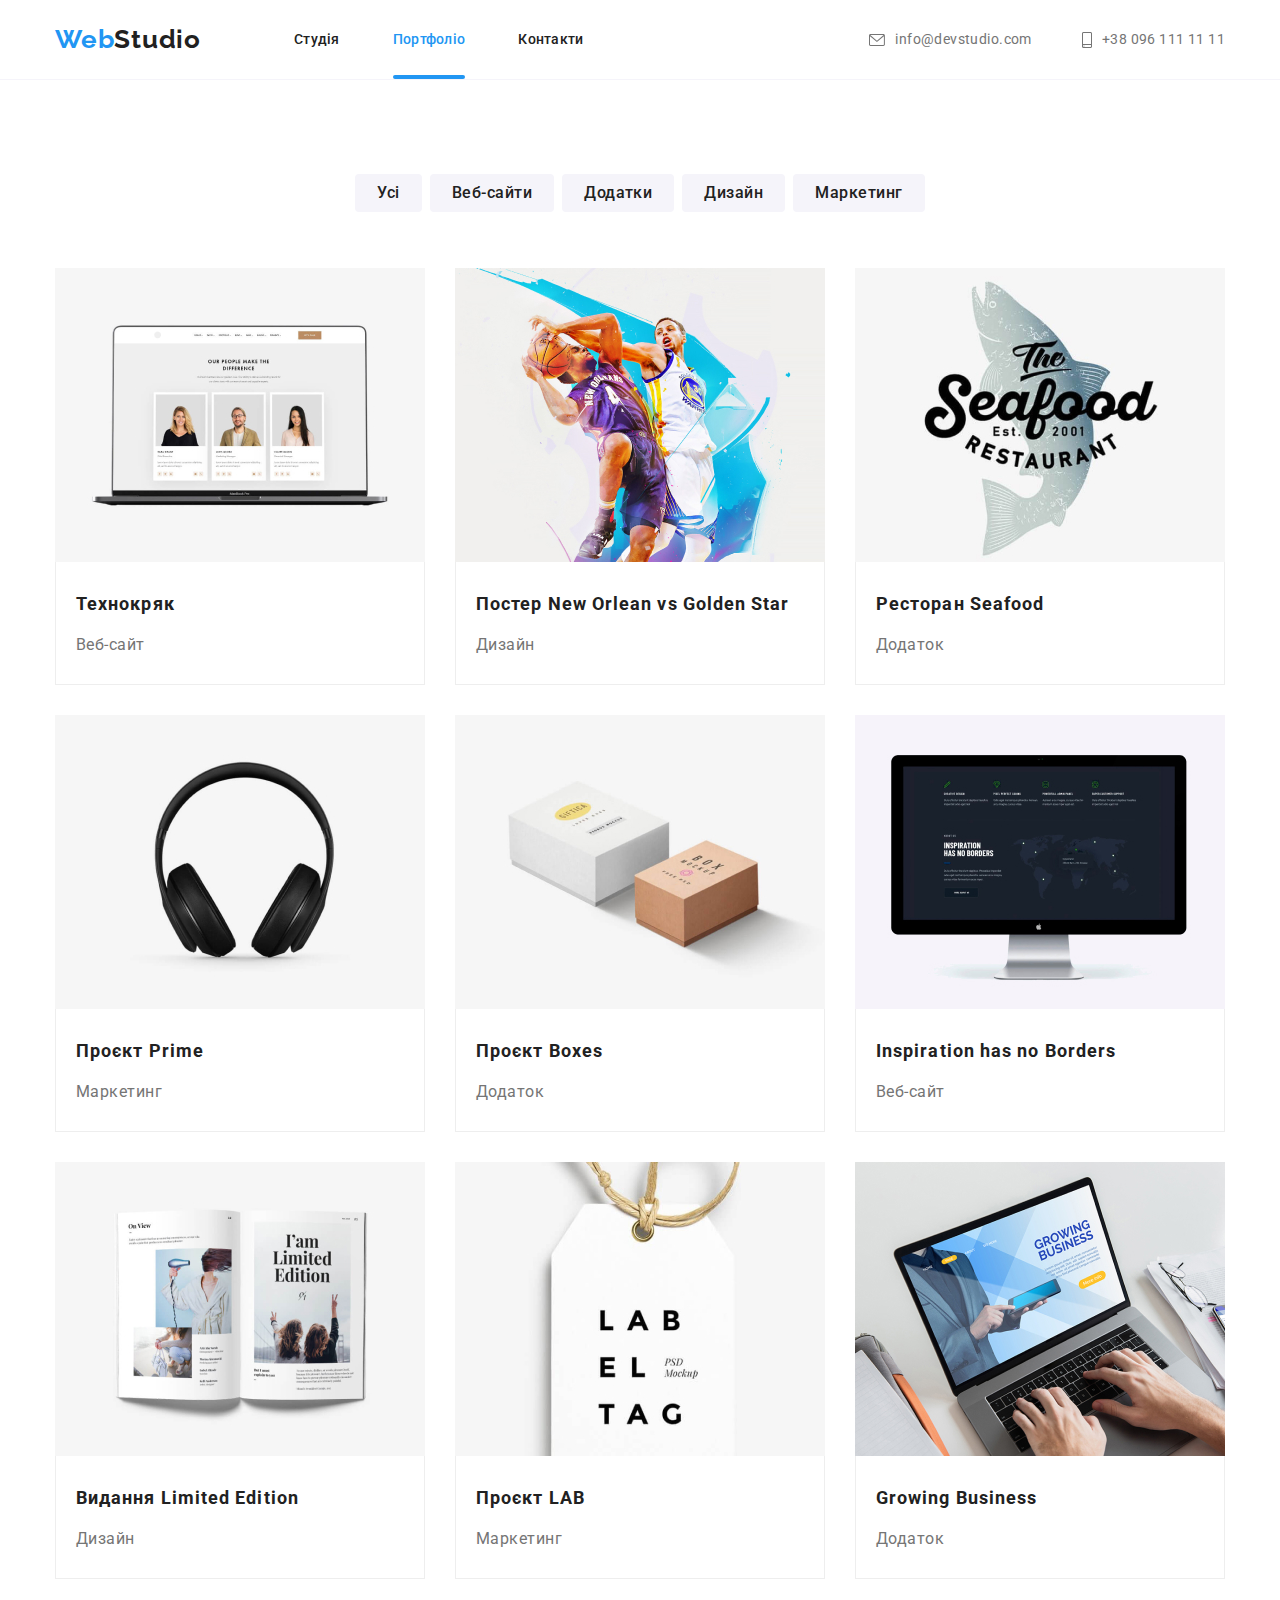
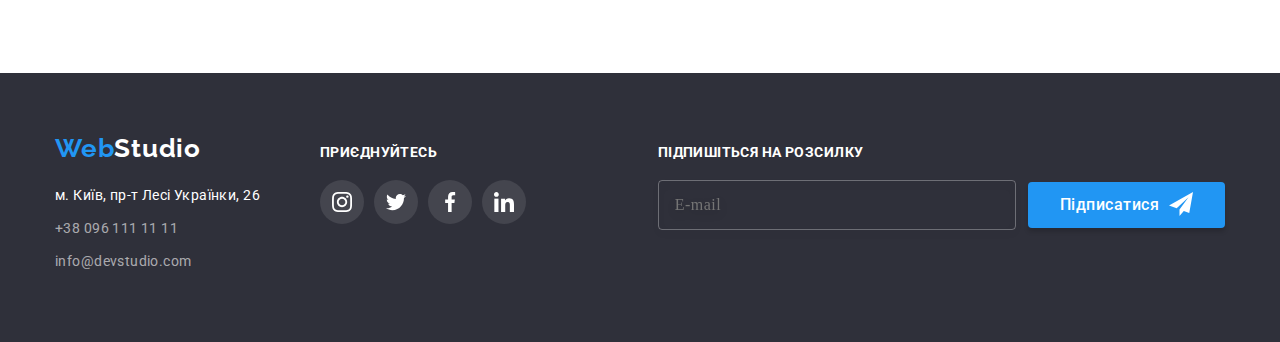
==== portfolio.html @ 8bf050a4 "Initial commit" ====
<!DOCTYPE html>
<html lang="Uk">
  <head>
    <title>WebStudio</title>

    <link
      rel="stylesheet"
      href="https://cdnjs.cloudflare.com/ajax/libs/modern-normalize/1.1.0/modern-normalize.min.css"
    />
    <link rel="preconnect" href="https://fonts.googleapis.com" />
    <link rel="preconnect" href="https://fonts.gstatic.com" crossorigin />
    <link
      href="https://fonts.googleapis.com/css2?family=Raleway:wght@700&family=Roboto:wght@400;500;700;900&display=swap"
      rel="stylesheet"
    />
    <link rel="stylesheet" href="./css/styles.css" />
  </head>
  <body>
    <header class="header">
      <div class="header-container container">
        <a href="/" class="logo"
          ><span class="logo-blue">Web</span
          ><span class="logo-black">Studio</span></a
        >
        <nav class="header-nav">
          <ul class="header-nav-position">
            <li class="item">
              <a href="./index.html" class="header-btn">Студія</a>
            </li>
            <li class="item">
              <a href="./portfolio.html" class="header-btn color-action">Портфоліо</a>
            </li>
            <li class="item">
              <a href="" class="header-btn">Контакти</a>
            </li>
          </ul>
        </nav>
        <div class="header-contact">
          <ul>
            <li class="contact-list">
              <a href="mailto:info@devstudio.com" class="header-grey">
                <svg class="contact-icon" width="16" height="12">
                  <use href="./images/symbol-defs.svg#icon-email"></use>
                </svg>
                <span>info@devstudio.com</span></a
              >
            </li>
            <li class="contact-list">
              <a href="tel:+380961111111" class="header-grey">
                <svg class="contact-icon" width="10" height="16">
                  <use href="./images/symbol-defs.svg#icon-smartphone"></use>
                </svg>
                <span>+38 096 111 11 11</span></a
              >
            </li>
          </ul>
        </div>
      </div>
    </header>
    <main class="main-portfolio">
      <section class="indent">
        <div class="container">
          <ul class="main-btn">
            <li><button type="button" class="btn-portfolio">Усі</button></li>
            <li>
              <button type="button" class="btn-portfolio">Веб-сайти</button>
            </li>
            <li>
              <button type="button" class="btn-portfolio">Додатки</button>
            </li>
            <li><button type="button" class="btn-portfolio">Дизайн</button></li>
            <li>
              <button type="button" class="btn-portfolio">Маркетинг</button>
            </li>
          </ul>
          <ul class="card-set">
            <li class="sect-gall-img">
              <a href="" class="sect-gall-link">
                <div class="glr-position">
                  <img
                    src="./images/технокряк.jpg"
                    alt="Технокряк"
                    width="370"
                    height="294"
                  />
                  <div class="glr-position-style">
                    <p class="glr-position-text">
                      Ресурс пропонує комплексні пропозиції з різним рівнем
                      функціоналу та сервісів. Все це дозволить відвідувачу
                      отримати вичерпні відомості про компанію чи приватну
                      особу.
                    </p>
                  </div>
                </div>
                <div class="img-info">
                  <h2 class="section-title">Технокряк</h2>
                  <p class="section-text">Веб-сайт</p>
                </div>
              </a>
            </li>
            <li class="sect-gall-img">
              <a href="" class="sect-gall-link">
                <div class="glr-position">
                  <img
                    src="./images/ПостерNewOrleanvsGoldenStar.jpg"
                    alt="Постер New Orlean vs Golden Star"
                    width="370"
                    height="294"
                  />
                  <div class="glr-position-style">
                    <p class="glr-position-text">
                      Ресурс пропонує комплексні пропозиції з різним рівнем
                      функціоналу та сервісів. Все це дозволить відвідувачу
                      отримати вичерпні відомості про компанію чи приватну
                      особу.
                    </p>
                  </div>
                </div>
                <div class="img-info">
                  <h2 class="section-title">
                    Постер New Orlean vs Golden Star
                  </h2>
                  <p class="section-text">Дизайн</p>
                </div>
              </a>
            </li>
            <li class="sect-gall-img">
              <a href="" class="sect-gall-link">
                <div class="glr-position">
                  <img
                    src="./images/РесторанSeafood.jpg"
                    alt="Ресторан Seafood"
                    width="370"
                    height="294"
                  />
                  <div class="glr-position-style">
                    <p class="glr-position-text">
                      Ресурс пропонує комплексні пропозиції з різним рівнем
                      функціоналу та сервісів. Все це дозволить відвідувачу
                      отримати вичерпні відомості про компанію чи приватну
                      особу.
                    </p>
                  </div>
                </div>
                <div class="img-info">
                  <h2 class="section-title">Ресторан Seafood</h2>
                  <p class="section-text">Додаток</p>
                </div>
              </a>
            </li>
            <li class="sect-gall-img">
              <a href="" class="sect-gall-link">
                <div class="glr-position">
                  <img
                    src="./images/ПроєктPrime.jpg"
                    alt="Проєкт Prime"
                    width="370"
                    height="294"
                  />
                  <div class="glr-position-style">
                    <p class="glr-position-text">
                      Ресурс пропонує комплексні пропозиції з різним рівнем
                      функціоналу та сервісів. Все це дозволить відвідувачу
                      отримати вичерпні відомості про компанію чи приватну
                      особу.
                    </p>
                  </div>
                </div>
                <div class="img-info">
                  <h2 class="section-title">Проєкт Prime</h2>
                  <p class="section-text">Маркетинг</p>
                </div>
              </a>
            </li>
            <li class="sect-gall-img">
              <a href="" class="sect-gall-link">
                <div class="glr-position">
                  <img
                    src="./images/ПроєктBoxes.jpg"
                    alt="Проєкт Boxes"
                    width="370"
                    height="294"
                  />
                  <div class="glr-position-style">
                    <p class="glr-position-text">
                      Ресурс пропонує комплексні пропозиції з різним рівнем
                      функціоналу та сервісів. Все це дозволить відвідувачу
                      отримати вичерпні відомості про компанію чи приватну
                      особу.
                    </p>
                  </div>
                </div>
                <div class="img-info">
                  <h2 class="section-title">Проєкт Boxes</h2>
                  <p class="section-text">Додаток</p>
                </div>
              </a>
            </li>
            <li class="sect-gall-img">
              <a href="" class="sect-gall-link">
                <div class="glr-position">
                  <img
                    src="./images/InspirationhasnoBorders.jpg"
                    alt="Inspiration has no Borders"
                    width="370"
                    height="294"
                  />
                  <div class="glr-position-style">
                    <p class="glr-position-text">
                      Ресурс пропонує комплексні пропозиції з різним рівнем
                      функціоналу та сервісів. Все це дозволить відвідувачу
                      отримати вичерпні відомості про компанію чи приватну
                      особу.
                    </p>
                  </div>
                </div>
                <div class="img-info">
                  <h2 class="section-title">Inspiration has no Borders</h2>
                  <p class="section-text">Веб-сайт</p>
                </div>
              </a>
            </li>
            <li class="sect-gall-img">
              <a href="" class="sect-gall-link">
                <div class="glr-position">
                  <img
                    src="./images/ВиданняLimitedEdition.jpg"
                    alt="Видання Limited Edition"
                    width="370"
                    height="294"
                  />
                  <div class="glr-position-style">
                    <p class="glr-position-text">
                      Ресурс пропонує комплексні пропозиції з різним рівнем
                      функціоналу та сервісів. Все це дозволить відвідувачу
                      отримати вичерпні відомості про компанію чи приватну
                      особу.
                    </p>
                  </div>
                </div>
                <div class="img-info">
                  <h2 class="section-title">Видання Limited Edition</h2>
                  <p class="section-text">Дизайн</p>
                </div>
              </a>
            </li>
            <li class="sect-gall-img">
              <a href="" class="sect-gall-link">
                <div class="glr-position">
                  <img
                    src="./images/ПроєктLAB.jpg"
                    alt="Проєкт LAB"
                    width="370"
                    height="294"
                  />
                  <div class="glr-position-style">
                    <p class="glr-position-text">
                      Ресурс пропонує комплексні пропозиції з різним рівнем
                      функціоналу та сервісів. Все це дозволить відвідувачу
                      отримати вичерпні відомості про компанію чи приватну
                      особу.
                    </p>
                  </div>
                </div>
                <div class="img-info">
                  <h2 class="section-title">Проєкт LAB</h2>
                  <p class="section-text">Маркетинг</p>
                </div>
              </a>
            </li>
            <li class="sect-gall-img">
              <a href="" class="sect-gall-link">
                <div class="glr-position">
                  <img
                    src="./images/GrowingBusiness.jpg"
                    alt="Growing Business"
                    width="370"
                    height="294"
                  />
                  <div class="glr-position-style">
                    <p class="glr-position-text">
                      Ресурс пропонує комплексні пропозиції з різним рівнем
                      функціоналу та сервісів. Все це дозволить відвідувачу
                      отримати вичерпні відомості про компанію чи приватну
                      особу.
                    </p>
                  </div>
                </div>
                <div class="img-info">
                  <h2 class="section-title">Growing Business</h2>
                  <p class="section-text">Додаток</p>
                </div></a
              >
            </li>
          </ul>
        </div>
      </section>
    </main>
    <footer class="footer">
      <div class="footer-column container">
        <div class="footer-container">
          <a href="/" class="logo"
            ><span class="logo-blue">Web</span
            ><span class="logo-white">Studio</span></a
          >
          <address>
            <ul class="footer-address">
              <li class="footer-nav">
                <a
                  href=""
                  target="_blank"
                  rel="noopener noreferrer"
                  class="address-map"
                  >м. Київ, пр-т Лесі Українки, 26</a
                >
              </li>
              <li class="footer-nav">
                <a href="tel:+380961111111" class="address-contact"
                  >+38 096 111 11 11</a
                >
              </li>
              <li class="footer-nav">
                <a href="mailto:info@devstudio.com" class="address-contact"
                  >info@devstudio.com</a
                >
              </li>
            </ul>
          </address>
        </div>
        <div class="footer-socials">
          <p class="footer-socials-title">Приєднуйтесь</p>
          <ul class="socials-item">
            <li class="footer-socials-icon">
              <a href="" class="footer-socials-link">
                <svg width="20" height="20">
                  <use href="./images/symbol-defs.svg#icon-instagram"></use>
                </svg>
              </a>
            </li>
            <li class="footer-socials-icon">
              <a href="" class="footer-socials-link">
                <svg width="20" height="20">
                  <use href="./images/symbol-defs.svg#icon-twitter"></use>
                </svg>
              </a>
            </li>
            <li class="footer-socials-icon">
              <a href="" class="footer-socials-link">
                <svg width="20" height="20">
                  <use href="./images/symbol-defs.svg#icon-facebook"></use>
                </svg>
              </a>
            </li>
            <li class="footer-socials-icon">
              <a href="" class="footer-socials-link">
                <svg width="20" height="20">
                  <use href="./images/symbol-defs.svg#icon-linkedin"></use>
                </svg>
              </a>
            </li>
          </ul>
        </div>
        <form class="footer-form">
          <div class="subscription">
            <p class="subscription-title">Підпишіться на розсилку</p>
            <div class="subscription-label">
              <label>
                <input
                  class="subscription-input"
                  type="email"
                  name="E-mail"
                  placeholder="E-mail"
                />
              </label>
              <button class="subscription-btn">
                Підписатися
                <svg class="subscription-icon" width="24" height="24">
                  <use href="./images/icon.svg#icon-telegram"></use>
                </svg>
              </button>
            </div>
          </div>
        </form>
      </div>
    </footer>
  </body>
</html>
---- css/styles.css ----
@import url('https://fonts.googleapis.com/css2?family=Raleway:wght@700&family=Roboto:wght@400;500;700;900&display=swap');

:root {
    --body-color:#212121;
    --accent-color:#2196F3;
    --primary-white-color:#FFFFFF;
    --second-color:#757575;
    --background-color:#2F303A;
    --color-contact:rgba(255, 255, 255, 0.6);
    --button-color:#F5F4FA;
    --grey-color:#AFB1B8;
    --socials-bg: rgba(255, 255, 255, 0.1);
    --bg-glr-text:rgba(47, 48, 58, 0.8);
    --color-border:rgba(33, 33, 33, 0.2);
    /* Other */
    --items: 3;
    --indent: 30px;
    --transition: 250ms cubic-bezier(0.4, 0, 0.2, 1);
}
body {
    font-family:Roboto,sans-serif;
    color:var(--body-color);
    font-size: 14px;
    letter-spacing: 0.03em;
} 
.container{
    width: 1200px;
    padding-left: 15px;
    padding-right: 15px;
    margin-left: auto;
    margin-right: auto;
    display: flex;
    flex-direction: column;
}
 
    /* Flex $ Gap  */
.card-set {
display: flex;
flex-wrap: wrap;
gap:var(--indent);
}
.card-set-item {
    flex-basis: calc(100% - (var(--indent)-1 / var(--indent)) );
}
.list {
    padding: 0;
    margin: 0;
    list-style: none;
  }

             /* Flexbox */

/* reset */
h1,h2,h3,h4,h5,h6,p {
    margin: 0;
}
img{
    display: block;
}
ul,ol {
    list-style: none;
    margin: 0;
    padding: 0;
}
a {
    text-decoration: none;
    color:currentColor;
}
button {
    cursor: pointer;
    border: none;
}

.header-nav {
margin-right: auto;
}

a {
    text-decoration: none;
}
ul {
        list-style: none;
        padding: 0;
        margin: 0;
        display: flex;
} 
.indent {
    padding-top: 94px; 
    padding-bottom: 94px;  
}

                /* header */
.header {
    height: 80px;
    display: flex;
    align-items: center;
    border-bottom: 1px solid var(--button-color);
    

}
.header-container {
    display: flex;
    flex-direction: row;
    align-items: center;
} 
.logo {
    font-family: Raleway;
    font-style: normal;
    font-weight: 700;
    font-size: 26px;
    line-height:1.19;
    letter-spacing: 0.03em;
    color:var(--body-color);
    
}

.logo-blue {
    color:var(--accent-color);
    font-size: 26px;
    line-height: 1.19;
    font-family: Raleway;
    letter-spacing: 0.03em;
    
}
.logo-white {
    color:var(--primary-white-color);
}

.header-nav {
    color:var(--body-color);
    font-family: 'Roboto';
    font-style: normal;
    font-weight: 500;
    font-size: 14px;
    line-height: 1.14;
    letter-spacing: 0.02em;
    list-style: none;
    padding-left: 93px;
    
}

.header-btn {
    color:var(--body-color);
    padding-top: 32px;
    padding-bottom: 32px;
}
.header-nav-position .item:not(:first-child) {
    margin-left: 53px;
}
.color-action {
    color: var(--accent-color);
    position: relative;
}
.header-contact{
    margin-left: auto;
}
.item .color-action::after {
    position: absolute;
    content: "";
    height: 4px;
    width: 100%;
    opacity: 1;
    border-radius: 2px;
    background-color: var(--accent-color);
    bottom: 0;
    right: 0; 
}


.contact-list{
    color:var(--second-color);
    margin-left: 50px;
    fill: var(--second-color);
    
    
}
.contact-list:nth-child(1){
    margin-left: 0px;
}
.contact-icon {
    fill: var(--second-color);
    margin-right: 10px;
}
.header-grey{
    display: flex;
    align-items: center;
}

.header-grey:hover,
.header-grey:focus{
    color:var(--accent-color);
    fill: var(--accent-color);
    transition: var(--transition);
}
.contact-icon:hover,
.contact-icon:focus
 {
    fill: var(--accent-color);
    transition: var(--transition);
}
.header-grey:hover .contact-icon,
.header-grey:focus .contact-icon{
    color:var(--accent-color);
    fill: var(--accent-color);
    transition: var(--transition);
    
}
                /* main */
   
   .main-bg{
    max-width: 1600px;
    background-color: var(--background-color);
    text-align: center;
    margin-left: auto;
    margin-right: auto;
    padding-top: 200px;
    padding-bottom: 200px;
    color: var(--primary-white-color);
}
.main-title {
    font-family: 'Roboto';
    font-style: normal;
    font-weight: 900;
    font-size: 44px;
    line-height: calc(60 / 44);
    letter-spacing: 0.06em;
    text-transform: uppercase;
    color:var(--primary-white-color);
    max-width: 696px;
    margin-left: auto;
    margin-right: auto;
}
.box-icon {
    background-color: var(--button-color);
    border-radius: 4px;
    width: 270px;
    height: 120px;
    margin-bottom: 30px;
    
}
.main-btn-nav {
    display: flex;
    text-align: center;
    margin-left: auto;
    margin-right: auto;
}

.main-btn-style {
    font-family: 'Roboto';
    font-style: normal;
    font-weight: 500;
    font-size: 16px;
    line-height:calc(26 / 16);
    text-align: center;
    letter-spacing: 0.03em;
    color:var(--primary-white-color);
    border: 0px solid var(--accent-color);
    background-color: var(--accent-color);
    border-radius: 4px;
    padding-top: 10px;
    padding-left: 32px;
    padding-right: 32px;
    padding-bottom: 10px;
    margin: 30px auto 0px;
    box-shadow: 0px 4px 4px rgba(0, 0, 0, 0.15);
    
   
}
.main-btn-style:hover,
.main-btn-style:focus {
    color:var(--primary-white-color);
    background-color: var(--accent-color);
    border: 0px solid var(--accent-color);
    border-radius: 4px;
    transition: var(--transition);
}
.main-portfolio {
    color:var(--primary-white-color);
    cursor:pointer;
    font-weight: 700;
    font-size: 18px;
    line-height: 2;
    font-style:normal;
}
.main-btn {
    gap: 8px;
    margin-bottom: 56px;
    display: flex;
    justify-content: center;
    border: 0px solid var(--button-color);
    font-family: 'Roboto';
    font-style: normal;
    font-weight: 500;
    font-size: 16px;
    line-height: 26px;
    text-align: center;
    letter-spacing: 0.03em;
    
}
.btn-portfolio {
    font-family: 'Roboto';
    font-style: normal;
    font-weight: 500;
    font-size: 16px;
    line-height:calc(26 / 16);
    text-align: center;
    letter-spacing: 0.03em;
    color:var(--body-color);
    border: 0px solid var(--button-color);
    background-color: var(--button-color);
    border-radius: 4px;
    padding: 6px 22px;
    border-radius: 4px;
}
.btn-portfolio:hover,
.btn-portfolio:focus {
    background: var(--accent-color);
    box-shadow: 0px 3px 1px rgba(0, 0, 0, 0.1), 0px 1px 2px rgba(0, 0, 0, 0.08), 0px 2px 2px rgba(0, 0, 0, 0.12);
    border-radius: 4px;
    color: var(--primary-white-color);
    transition: var(--transition);
}
                /* section */

.sect-gall-img {
    background-color: var(--primary-white-color);
    width: 370px;
    
}
.glr-position {
    position: relative;
    overflow: hidden;
}
.glr-position-style {
    display: flex;
    position: absolute;
    width: 100%;
    height: 100%;
    top: 0;
    left: 0;
    opacity: 1;
    background-color: rgba(33, 150, 243, 0.9);
    transform: translate(0%,200%);
    
}
.sect-gall-img:hover .glr-position-style {
    opacity: 1;
    transform: translate(0);
    transition: var(--transition);
}
.glr-position-text {
    font-family: 'Roboto';
    font-style: normal;
    font-weight: 400;
    font-size: 18px;
    line-height: calc(28 / 18);
    letter-spacing: 0.03em;
    color: var(--primary-white-color);
    padding: 63px 24px;
    
}
.sect-gall-link {
display: block;
}

.sect-gall-link:hover,
.sect-gall-link:focus {
    transition: var(--transition);
    box-shadow: 0px 1px 1px rgba(0, 0, 0, 0.12), 0px 4px 4px rgba(0, 0, 0, 0.06), 1px 4px 6px rgba(0, 0, 0, 0.16);
}
.skills-icon-block {
    width: 270px;
    height: 120px;
    background-color: var(--button-color);
    margin-bottom: 30px;
    border-radius: 4px;
    text-align: center;
    display: flex;
    align-items: center;
    background-position: center;
    justify-content: center;
}
.skills {
    display: flex;
    
}
.skills-item {
    margin-right: 30px;
}
.item:last-child {
    margin-right: 0px;
}
.section-skills h3 {
    font-family: 'Roboto';
    font-style: normal;
    font-weight: 700;
    font-size: 14px;
    line-height: calc(16 / 14);
    letter-spacing: 0.03em;
    text-transform: uppercase;
    color:var(--body-color);

}
.section-skills p {
    font-family: 'Roboto';
    font-style: normal;
    font-weight: 400;
    font-size: 14px;
    line-height: calc(24 / 14);
    letter-spacing: 0.03em;
    color:var(--second-color);
}
.section-skills {
    padding-top: 94px;
   
}
.skills-title {
    width: 270px;
    height: 16px;
    
}
.skills-text {
    margin-top: 10px;
    width: 270px;
    height: 72px;
       
}
.work-gallery{
    display: flex;
    flex-direction: column;
    margin-left: auto;
    margin-right: auto;
    
}
.gallery-title {
    font-family: 'Roboto';
    font-style: normal;
    font-weight: 700;
    font-size: 36px;
    line-height: calc(42 / 36);
    text-align: center;
    letter-spacing: 0.03em;
    color:var(--body-color);
    margin-left: auto;
    margin-right: auto;
    margin-bottom: 50px;
    
}
.img-gallery {
    position: relative;
    color:var(--primary-white-color);
}

.gallery-text-style {
    font-family: 'Roboto';
    font-style: normal;
    font-weight: 700;
    font-size: 14px;
    line-height: calc(16 / 14);
    text-align: center;
    letter-spacing: 0.03em;
    text-transform: uppercase;
    background-color:var(--bg-glr-text);
    text-align: center;
    position: absolute;
    width: 100%;
    padding-top: 27px;
    padding-bottom: 27px;
    bottom: 0%;
}
.gallery-list {
    gap: 30px;
    padding-bottom: 94px;
    transition: var(--transition);
}
            /* Team */

.our-team {
font-family: 'Roboto';
font-style: normal;
font-weight: 700;
font-size: 36px;
line-height: calc(42 / 36);
text-align: center;
letter-spacing: 0.03em;
color: var(--body-color);
margin-left: auto;
margin-right: auto;
}
.team-list {
    gap: 30px;
    
}
.team-gallery {
    width: 270px;
    height: 428px;
    margin-top: var(--indent);
    box-shadow: 0px 1px 3px rgba(0, 0, 0, 0.12), 0px 1px 1px rgba(0, 0, 0, 0.14), 0px 2px 1px rgba(0, 0, 0, 0.2);
    border-radius: 0px 0px 4px 4px;
    background-color: var(--primary-white-color);
}
.team-name {
margin-top: var(--indent);

}
.team-prof{
margin-top: 10px;

}

.socials-item {
 display: flex;
 justify-content: center;
 gap: 10px;
}

.socials-icon {
    width: 44px;
    height: 44px;
    margin-top: 16px;
}
.socials-link {
    display: flex;
    flex-direction: column;
    align-items: center;
    justify-content: center;
    width: 44px;
    height: 44px;
    fill: var(--grey-color);
    border-radius: 50%;
}
.socials-link:hover,
.socials-link:focus {
    fill:var(--primary-white-color);
    background-color:var(--accent-color);
    transition: var(--transition);
}


.section-team {
    font-family: 'Roboto';
    font-style: normal;
    font-weight: 700;
    font-size: 36px;
    line-height: calc(42 / 36);
    text-align: center;
    letter-spacing: 0.03em;
    color:var(--body-color); 
    background-color: var(--button-color);
    padding-bottom: 94px;
    
}
.section-team h3{
    font-family: 'Roboto';
    font-style: normal;
    font-weight: 500;
    font-size: 16px;
    line-height: calc(19 / 16);
    text-align: center;
    letter-spacing: 0.03em;
    color:var(--body-color);
}
.section-team p{
    font-family: 'Roboto';
    font-style: normal;
    font-weight: 400;
    font-size: 16px;
    line-height: calc(19 / 16);
    text-align: center;
    letter-spacing: 0.03em;
    color:var(--second-color);

}

 .sect-gall-img .section-title{
    color:var(--body-color);
    font-family: 'Roboto';
    font-style: normal;
    font-weight: 700;
    font-size: 18px;
    line-height: 2;
    letter-spacing: 0.06em;
    text-align: left;
    margin-bottom: 4px;
   
}
.img-info {
    padding: 24px 20px;
    border: 1px solid #EEEEEE;
    border-top: 0;
}
.section-text{
    color:var(--second-color);
    font-family: 'Roboto';
    font-style: normal;
    font-weight: 400;
    font-size: 16px;
    line-height: 1.87;
    letter-spacing: 0.03em;
    text-align: left;
    padding-top: 4px;
}
.clients-section {
    margin-top: 50px;
    gap: 30px;
}
.clients-section-block {
    width: 170px;
    height: 92px;
    border-radius: 4px;
    text-align: center;
    display: flex;
    align-items: center;
    background-position: center;
    justify-content: center;
    border: 1px solid var(--grey-color);
    border-radius: 4px;
    fill: var(--grey-color);
}
.clients-section-block:hover,
.clients-section-block:focus {
    fill: var(--accent-color);
    border: 1px solid var(--accent-color);
    transition: var(--transition);

}

                /* footer */

.footer {
    font-style:normal;
    background-color: var(--background-color);
    color:var(--body-color);
    padding: 60px 0px;
    
}
 
.footer-container {
    display: flex;
    flex-direction: column;
    align-items: flex-start;
    justify-content:flex-start;
}
 .footer-address {
    display: flex;
    flex-direction: column;
    align-items: flex-start;
    margin-top: 20px;

}
.address-map {
    color:var(--primary-white-color);
    font-family: 'Roboto';
    font-style: normal;
    font-weight: 400;
    font-size: 14px;
    width: 231px;
    height: 21px;
    line-height: 1.71;
    letter-spacing: 0.03em;
   
}
.address-contact {
    
    color: var(--color-contact);
    font-family: 'Roboto';
    font-style: normal;
    font-weight: 400;
    font-size: 14px;
    width: 231px;
    height: 21px;
    line-height: 1.71;
    letter-spacing: 0.03em;
   }
.footer-nav {
   margin-bottom: 9px;
}
.footer-socials-title {
    font-family: 'Roboto';
    font-style: normal;
    font-weight: 700;
    font-size: 14px;
    line-height: 16px;
    letter-spacing: 0.03em;
    text-transform: uppercase;
    color: var(--primary-white-color);
}
.footer-column {
    display: flex;
    align-items: baseline;
    flex-direction: row;
}
.footer-socials {
    margin-left: 60px;
}
.footer-socials-icon {
    width: 44px;
    height: 44px;
    margin-top: 20px;
}
.footer-socials-link {
    display: flex;
    flex-direction: column;
    align-items: center;
    justify-content: center;
    width: 44px;
    height: 44px;
    fill: var(--primary-white-color);
    background-color: var(--socials-bg);
    border-radius: 50%;
}
.footer-socials-link:hover,
.footer-socials-link:focus {
    fill:var(--primary-white-color);
    background-color:var(--accent-color);
    transition: var(--transition);
}
.subscription {
    margin-left: 105px;
    /* margin-top: 72px; */
}
.subscription-title {
    font-family: 'Roboto';
    font-style: normal;
    font-weight: 700;
    font-size: 14px;
    line-height: 16px;
    letter-spacing: 0.03em;
    text-transform: uppercase;
    color: var(--primary-white-color);
}
.footer-form {
    display: flex;
    margin-left: auto;
}
.subscription-input {
    display: flex;
    flex-direction:row;
    font-family: 'Roboto';
    font-style: normal;
    font-weight: 400;
    font-size: 16px;
    line-height: 20px;
    align-items: center;
    letter-spacing: 0.03em;
    color: var(--color-contact);
    background-color: transparent;
    font-family: none;
    width: 358px;
    height: 50px;
    border: 1px solid rgba(255, 255, 255, 0.3);
    filter: drop-shadow(0px 4px 4px rgba(0, 0, 0, 0.15));
    border-radius: 4px;
    padding-left: 16px;
    padding-top: 15px;
    padding-bottom: 15px;
}
.subscription-btn {
    display: flex;
    font-family: 'Roboto';
    font-style: normal;
    font-weight: 500;
    font-size: 16px;
    line-height:calc(26 / 16);
    text-align: center;
    letter-spacing: 0.03em;
    color:var(--primary-white-color);
    border: 0px solid var(--accent-color);
    background-color: var(--accent-color);
    border-radius: 4px;
    padding-top: 10px;
    padding-left: 32px;
    padding-right: 32px;
    padding-bottom: 10px;
    margin-left: 12px;
    box-shadow: 0px 4px 4px rgba(0, 0, 0, 0.15);
}
.subscription-icon {
    display: flex;
    margin-left: 10px;
    fill: var(--primary-white-color);
}
.subscription-label {
    display: flex;
    align-items: center;
    margin-top: 20px;
    
}
.backdrop {
    position: fixed;
    display: flex;
    align-items: center;
    top: 0;
    left: 0;
    width: 100%;
    height: 100%;
    background: rgba(0, 0, 0, 0.2);
}
.backdrop.is-hidden {
    opacity: 1;
    pointer-events: none;
}
.is-hidden {
    display: none;
}
.modal {
    display: flex;
    flex-direction: column;
    align-items: center;
    position: absolute;
    top: 50%;
    left: 50%;
    transform: translate(-50%, -50%);
    min-width: 528px;
    min-height: 581px;
    box-shadow: 0px 1px 3px rgba(0, 0, 0, 0.12), 0px 1px 1px rgba(0, 0, 0, 0.14), 0px 2px 1px rgba(0, 0, 0, 0.2);
    border-radius: 4px;
    background-color: var(--primary-white-color);
    padding: 40px;
    transition: transform 250ms;
    
}
.backdrop.is-hidden .modal {
    transform: translate(-50%, -50%) scale(0);
  }
.modal-position-close {
    position: absolute;
    top: 8px;
    right: 8px;
    background-color:var(--primary-white-color);
    border: 1px solid rgba(0, 0, 0, 0.1);
    border-radius: 50%;
    width: 30px;
    height: 30px;
    transition-property: fill;
    transition-duration: 250ms;
    transition-timing-function: cubic-bezier(0.4, 0, 0.2, 1);
}
.modal-position-close:hover,
.modal-position-close:focus {
    fill: var(--accent-color);
}

.modal-title {
    display: flex;
    justify-content: center;
    font-family: 'Roboto';
    font-style: normal;
    font-weight: 700;
    font-size: 20px;
    line-height: 23px;
    text-align: center;
    letter-spacing: 0.03em;
    color: var(--body-color);
    margin-bottom: 12px;
}
.name-form {
    font-family: 'Roboto';
    font-style: normal;
    font-weight: 400;
    font-size: 12px;
    line-height: calc(14 / 12);
    letter-spacing: 0.01em;
    color: var(--second-color);
    margin-bottom: 4px;
    
}
.modal-item-style {
    position: relative;
}
.modal-item-form {
    margin-bottom: 10px;
}
.svg-form {
    position: absolute;
    left: 15px;
    top: 50%;
    transform: translateY(-50%);
    
}

.input-line {
   
    box-sizing: border-box;
    width: 448px;
    height: 40px;
    border: 1px solid var(--color-border);
    border-radius: 4px;
    outline: none;
    padding-left: 42px;
}
.input-line:focus-within {
    border-color: var(--accent-color);
    
}

.feedback-form {
    display: flex;
    width: 448px;
    height: 100%;
    font-weight: 400;
    font-size: 14px;
    line-height: calc(14 / 12);
    letter-spacing: 0.01em;
    color: rgba(117, 117, 117, 0.5);
    margin-bottom: 20px;
    outline: none;
    border: 1px solid var(--color-border);
    border-radius: 4px;
    padding: 12px 16px;
    resize: none;
    
}
.feedback-form:focus-within {
    border-color: var(--accent-color);
    

}
.modal-item {
    display: flex;
    flex-direction: column;
}

.name-position {
    display: flex;
    margin-bottom: 4px;
}
.btn-modal {
    width: 200px;
    height: 50px;
    background: var(--accent-color);
    box-shadow: 0px 4px 4px rgba(0, 0, 0, 0.15);
    border-radius: 4px;
    font-family: 'Roboto';
    font-style: normal;
    font-weight: 700;
    font-size: 16px;
    line-height: 30px;
    display: flex;
    align-items: center;
    text-align: center;
    letter-spacing: 0.06em;
    color: var(--primary-white-color);
    margin-top: 30px;
    justify-content: center;
    margin-left: auto;
    margin-right: auto;
    transition: var(--transition);
}
.link-conditions {
    color: var(--accent-color);
    margin-left: 4px;
}
.checkbox {
    display: flex;
    align-items: center;
    padding-left: 27px;
    position: relative;
}
.checkbox-label {
    margin-left: -15px;
}
.modal-checkbox {
    appearance: none;
    
}
.feedback-icon {
    position: absolute;
    display: inline-block;
    width: 16px;
    height: 15px;
    background-color: var(--primary-white-color);
    border: 2px solid var(--body-color);
    border-radius: 2px;
}
.feedback-rules {
    margin-left: 23px;
    color: var(--second-color);
}
.modal-checkbox:checked + .feedback-icon   {
    background-color: var(--accent-color);
    background-size: contain;
    background-repeat: no-repeat;
    background-position: center;
    background-origin: border-box;
    background-image: url("data:image/svg+xml,%3Csvg xmlns='http://www.w3.org/2000/svg' width='24' height='24' viewBox='0 0 24 24' fill='none' stroke='white' stroke-width='2' stroke-linecap='round' stroke-linejoin='round' class='feather feather-check'%3E%3Cpolyline points='20 6 9 17 4 12'%3E%3C/polyline%3E%3C/svg%3E");
    border: 0.2px solid var(--accent-color);
    
}
.btn-modal:hover,
.btn-modal:focus {
    background-color: #188CE8;
}
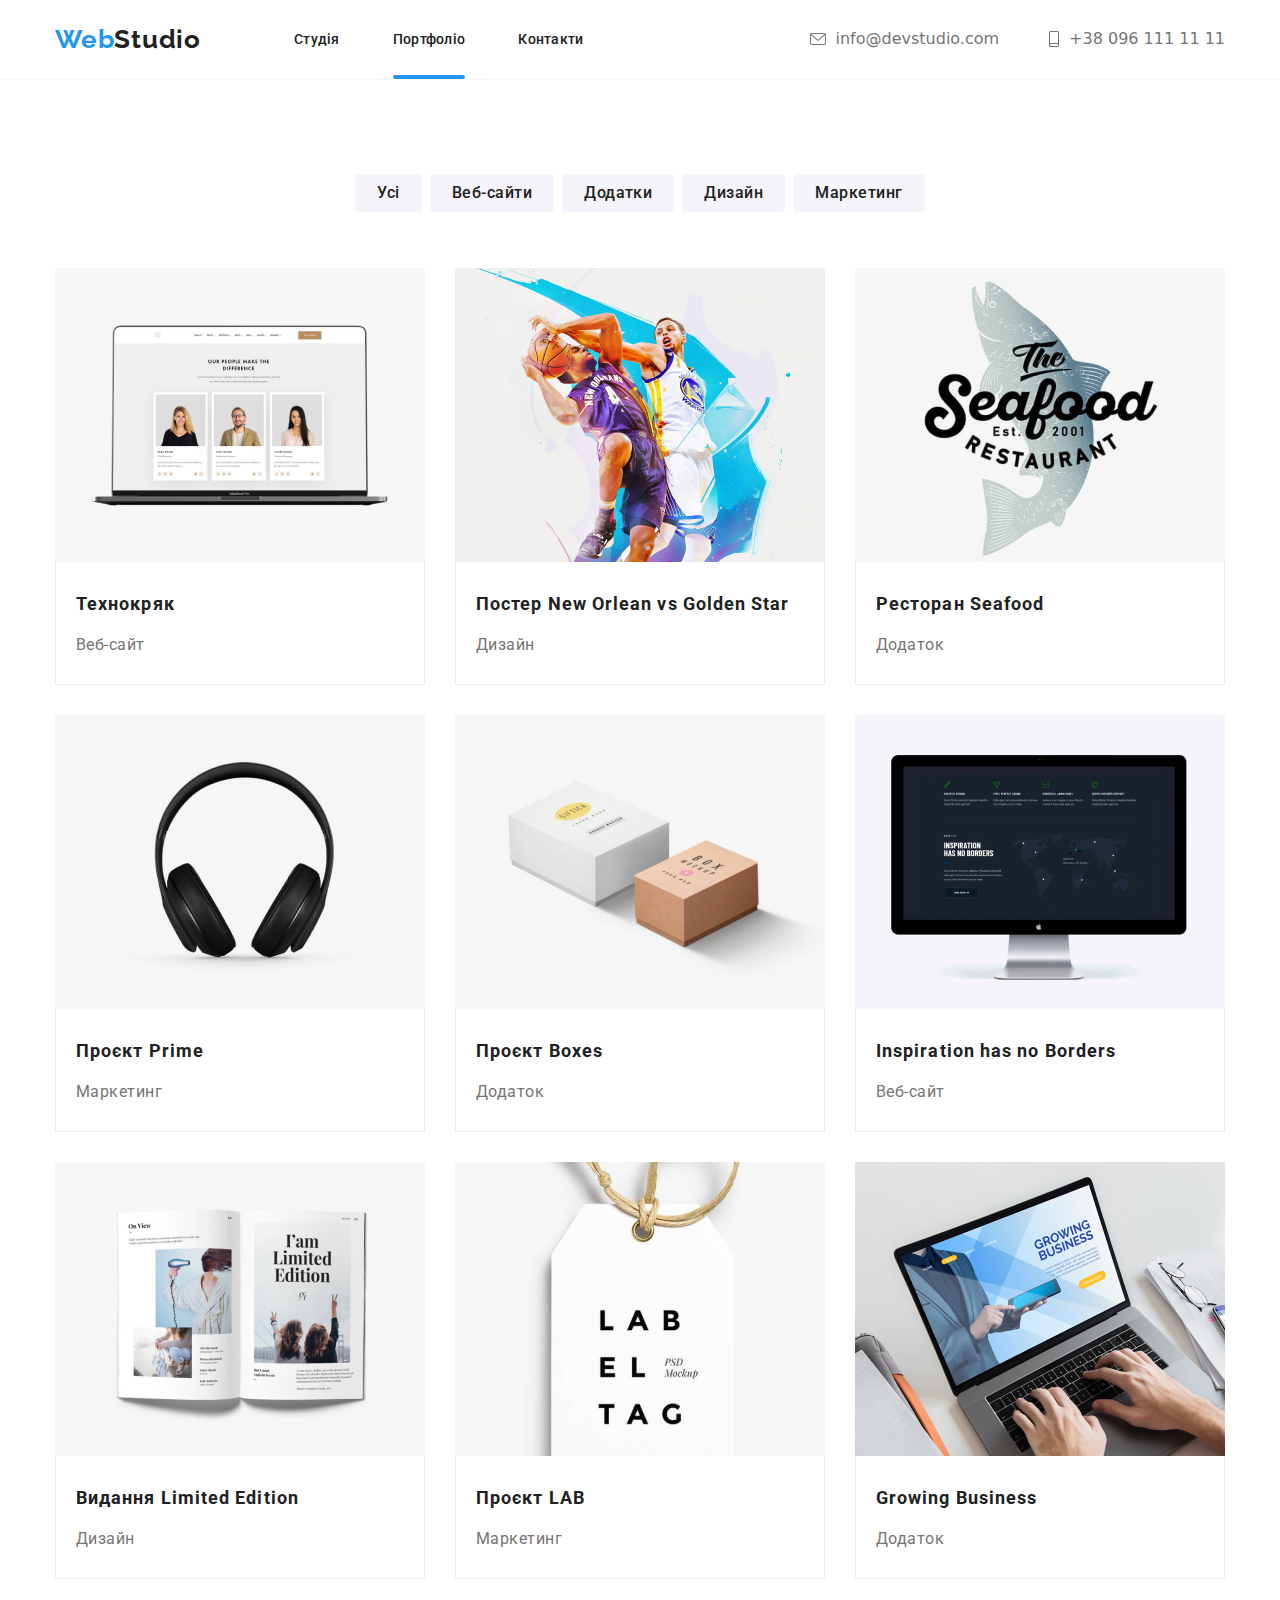
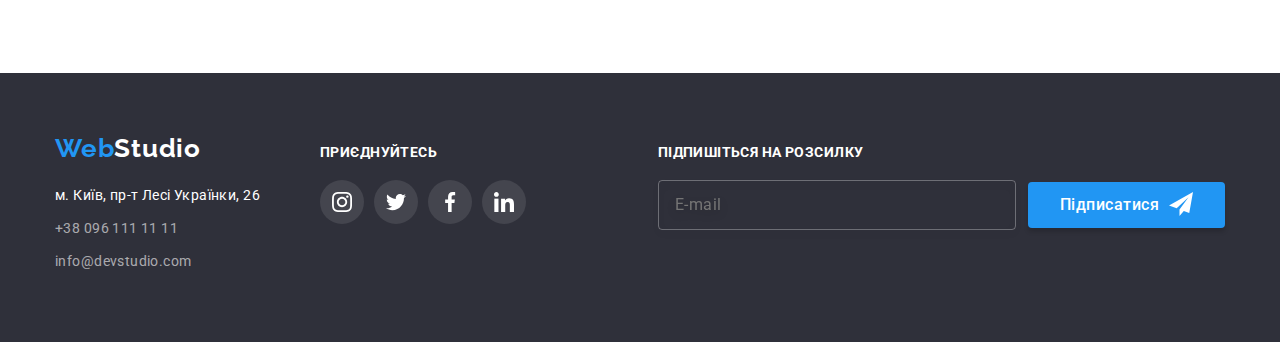
==== commit e49a14c3: "update" ====
--- a/portfolio.html
+++ b/portfolio.html
@@ -22,32 +22,42 @@
           ><span class="logo-blue">Web</span
           ><span class="logo-black">Studio</span></a
         >
-        <nav class="header-nav">
-          <ul class="header-nav-position">
+        <nav class="header__nav">
+          <ul class="header-button">
             <li class="item">
-              <a href="./index.html" class="header-btn">Студія</a>
+              <a href="./index.html" class="header-button__styles">Студія</a>
             </li>
             <li class="item">
-              <a href="./portfolio.html" class="header-btn color-action">Портфоліо</a>
+              <a
+                href="./portfolio.html"
+                class="header-button__styles color-action"
+                >Портфоліо</a
+              >
             </li>
             <li class="item">
-              <a href="" class="header-btn">Контакти</a>
+              <a href="" class="header-button__styles">Контакти</a>
             </li>
           </ul>
         </nav>
-        <div class="header-contact">
+        <div class="contact-info">
           <ul>
-            <li class="contact-list">
-              <a href="mailto:info@devstudio.com" class="header-grey">
-                <svg class="contact-icon" width="16" height="12">
+            <li class="contact-info__styles">
+              <a
+                href="mailto:info@devstudio.com"
+                class="contact-info__styles--second-color"
+              >
+                <svg class="contact-info__icon" width="16" height="12">
                   <use href="./images/symbol-defs.svg#icon-email"></use>
                 </svg>
                 <span>info@devstudio.com</span></a
               >
             </li>
-            <li class="contact-list">
-              <a href="tel:+380961111111" class="header-grey">
-                <svg class="contact-icon" width="10" height="16">
+            <li class="contact-info__styles">
+              <a
+                href="tel:+380961111111"
+                class="contact-info__styles--second-color"
+              >
+                <svg class="contact-info__icon" width="10" height="16">
                   <use href="./images/symbol-defs.svg#icon-smartphone"></use>
                 </svg>
                 <span>+38 096 111 11 11</span></a
@@ -55,7 +65,6 @@
             </li>
           </ul>
         </div>
-      </div>
     </header>
     <main class="main-portfolio">
       <section class="indent">
@@ -73,222 +82,222 @@
               <button type="button" class="btn-portfolio">Маркетинг</button>
             </li>
           </ul>
-          <ul class="card-set">
-            <li class="sect-gall-img">
-              <a href="" class="sect-gall-link">
-                <div class="glr-position">
+          <ul class="projects">
+            <li class="projects__gallery">
+              <a href="" class="projects__item">
+                <div class="gallery-card">
                   <img
                     src="./images/технокряк.jpg"
                     alt="Технокряк"
                     width="370"
                     height="294"
                   />
-                  <div class="glr-position-style">
-                    <p class="glr-position-text">
-                      Ресурс пропонує комплексні пропозиції з різним рівнем
-                      функціоналу та сервісів. Все це дозволить відвідувачу
-                      отримати вичерпні відомості про компанію чи приватну
-                      особу.
-                    </p>
-                  </div>
-                </div>
-                <div class="img-info">
-                  <h2 class="section-title">Технокряк</h2>
-                  <p class="section-text">Веб-сайт</p>
-                </div>
-              </a>
-            </li>
-            <li class="sect-gall-img">
-              <a href="" class="sect-gall-link">
-                <div class="glr-position">
+                  <div class="gallery-card__style">
+                    <p class="gallery-card__text">
+                      Ресурс пропонує комплексні пропозиції з різним рівнем
+                      функціоналу та сервісів. Все це дозволить відвідувачу
+                      отримати вичерпні відомості про компанію чи приватну
+                      особу.
+                    </p>
+                  </div>
+                </div>
+                <div class="projects__info">
+                  <h2 class="projects__title">Технокряк</h2>
+                  <p class="projects__name">Веб-сайт</p>
+                </div>
+              </a>
+            </li>
+            <li class="projects__gallery">
+              <a href="" class="projects__item">
+                <div class=gallery-card>
                   <img
                     src="./images/ПостерNewOrleanvsGoldenStar.jpg"
                     alt="Постер New Orlean vs Golden Star"
                     width="370"
                     height="294"
                   />
-                  <div class="glr-position-style">
-                    <p class="glr-position-text">
-                      Ресурс пропонує комплексні пропозиції з різним рівнем
-                      функціоналу та сервісів. Все це дозволить відвідувачу
-                      отримати вичерпні відомості про компанію чи приватну
-                      особу.
-                    </p>
-                  </div>
-                </div>
-                <div class="img-info">
-                  <h2 class="section-title">
+                  <div class="gallery-card__style">
+                    <p class="gallery-card__text">
+                      Ресурс пропонує комплексні пропозиції з різним рівнем
+                      функціоналу та сервісів. Все це дозволить відвідувачу
+                      отримати вичерпні відомості про компанію чи приватну
+                      особу.
+                    </p>
+                  </div>
+                </div>
+                <div class="projects__info">
+                  <h2 class="projects__title">
                     Постер New Orlean vs Golden Star
                   </h2>
-                  <p class="section-text">Дизайн</p>
-                </div>
-              </a>
-            </li>
-            <li class="sect-gall-img">
-              <a href="" class="sect-gall-link">
-                <div class="glr-position">
+                  <p class="projects__name">Дизайн</p>
+                </div>
+              </a>
+            </li>
+            <li class="projects__gallery">
+              <a href="" class="projects__item">
+                <div class=gallery-card>
                   <img
                     src="./images/РесторанSeafood.jpg"
                     alt="Ресторан Seafood"
                     width="370"
                     height="294"
                   />
-                  <div class="glr-position-style">
-                    <p class="glr-position-text">
-                      Ресурс пропонує комплексні пропозиції з різним рівнем
-                      функціоналу та сервісів. Все це дозволить відвідувачу
-                      отримати вичерпні відомості про компанію чи приватну
-                      особу.
-                    </p>
-                  </div>
-                </div>
-                <div class="img-info">
-                  <h2 class="section-title">Ресторан Seafood</h2>
-                  <p class="section-text">Додаток</p>
-                </div>
-              </a>
-            </li>
-            <li class="sect-gall-img">
-              <a href="" class="sect-gall-link">
-                <div class="glr-position">
+                  <div class="gallery-card__style">
+                    <p class="gallery-card__text">
+                      Ресурс пропонує комплексні пропозиції з різним рівнем
+                      функціоналу та сервісів. Все це дозволить відвідувачу
+                      отримати вичерпні відомості про компанію чи приватну
+                      особу.
+                    </p>
+                  </div>
+                </div>
+                <div class="projects__info">
+                  <h2 class="projects__title">Ресторан Seafood</h2>
+                  <p class="projects__name">Додаток</p>
+                </div>
+              </a>
+            </li>
+            <li class="projects__gallery">
+              <a href="" class="projects__item">
+                <div class=gallery-card>
                   <img
                     src="./images/ПроєктPrime.jpg"
                     alt="Проєкт Prime"
                     width="370"
                     height="294"
                   />
-                  <div class="glr-position-style">
-                    <p class="glr-position-text">
-                      Ресурс пропонує комплексні пропозиції з різним рівнем
-                      функціоналу та сервісів. Все це дозволить відвідувачу
-                      отримати вичерпні відомості про компанію чи приватну
-                      особу.
-                    </p>
-                  </div>
-                </div>
-                <div class="img-info">
-                  <h2 class="section-title">Проєкт Prime</h2>
-                  <p class="section-text">Маркетинг</p>
-                </div>
-              </a>
-            </li>
-            <li class="sect-gall-img">
-              <a href="" class="sect-gall-link">
-                <div class="glr-position">
+                  <div class="gallery-card__style">
+                    <p class="gallery-card__text">
+                      Ресурс пропонує комплексні пропозиції з різним рівнем
+                      функціоналу та сервісів. Все це дозволить відвідувачу
+                      отримати вичерпні відомості про компанію чи приватну
+                      особу.
+                    </p>
+                  </div>
+                </div>
+                <div class="projects__info">
+                  <h2 class="projects__title">Проєкт Prime</h2>
+                  <p class="projects__name">Маркетинг</p>
+                </div>
+              </a>
+            </li>
+            <li class="projects__gallery">
+              <a href="" class="projects__item">
+                <div class=gallery-card>
                   <img
                     src="./images/ПроєктBoxes.jpg"
                     alt="Проєкт Boxes"
                     width="370"
                     height="294"
                   />
-                  <div class="glr-position-style">
-                    <p class="glr-position-text">
-                      Ресурс пропонує комплексні пропозиції з різним рівнем
-                      функціоналу та сервісів. Все це дозволить відвідувачу
-                      отримати вичерпні відомості про компанію чи приватну
-                      особу.
-                    </p>
-                  </div>
-                </div>
-                <div class="img-info">
-                  <h2 class="section-title">Проєкт Boxes</h2>
-                  <p class="section-text">Додаток</p>
-                </div>
-              </a>
-            </li>
-            <li class="sect-gall-img">
-              <a href="" class="sect-gall-link">
-                <div class="glr-position">
+                  <div class="gallery-card__style">
+                    <p class="gallery-card__text">
+                      Ресурс пропонує комплексні пропозиції з різним рівнем
+                      функціоналу та сервісів. Все це дозволить відвідувачу
+                      отримати вичерпні відомості про компанію чи приватну
+                      особу.
+                    </p>
+                  </div>
+                </div>
+                <div class="projects__info">
+                  <h2 class="projects__title">Проєкт Boxes</h2>
+                  <p class="projects__name">Додаток</p>
+                </div>
+              </a>
+            </li>
+            <li class="projects__gallery">
+              <a href="" class="projects__item">
+                <div class=gallery-card>
                   <img
                     src="./images/InspirationhasnoBorders.jpg"
                     alt="Inspiration has no Borders"
                     width="370"
                     height="294"
                   />
-                  <div class="glr-position-style">
-                    <p class="glr-position-text">
-                      Ресурс пропонує комплексні пропозиції з різним рівнем
-                      функціоналу та сервісів. Все це дозволить відвідувачу
-                      отримати вичерпні відомості про компанію чи приватну
-                      особу.
-                    </p>
-                  </div>
-                </div>
-                <div class="img-info">
-                  <h2 class="section-title">Inspiration has no Borders</h2>
-                  <p class="section-text">Веб-сайт</p>
-                </div>
-              </a>
-            </li>
-            <li class="sect-gall-img">
-              <a href="" class="sect-gall-link">
-                <div class="glr-position">
+                  <div class="gallery-card__style">
+                    <p class="gallery-card__text">
+                      Ресурс пропонує комплексні пропозиції з різним рівнем
+                      функціоналу та сервісів. Все це дозволить відвідувачу
+                      отримати вичерпні відомості про компанію чи приватну
+                      особу.
+                    </p>
+                  </div>
+                </div>
+                <div class="projects__info">
+                  <h2 class="projects__title">Inspiration has no Borders</h2>
+                  <p class="projects__name">Веб-сайт</p>
+                </div>
+              </a>
+            </li>
+            <li class="projects__gallery">
+              <a href="" class="projects__item">
+                <div class=gallery-card>
                   <img
                     src="./images/ВиданняLimitedEdition.jpg"
                     alt="Видання Limited Edition"
                     width="370"
                     height="294"
                   />
-                  <div class="glr-position-style">
-                    <p class="glr-position-text">
-                      Ресурс пропонує комплексні пропозиції з різним рівнем
-                      функціоналу та сервісів. Все це дозволить відвідувачу
-                      отримати вичерпні відомості про компанію чи приватну
-                      особу.
-                    </p>
-                  </div>
-                </div>
-                <div class="img-info">
-                  <h2 class="section-title">Видання Limited Edition</h2>
-                  <p class="section-text">Дизайн</p>
-                </div>
-              </a>
-            </li>
-            <li class="sect-gall-img">
-              <a href="" class="sect-gall-link">
-                <div class="glr-position">
+                  <div class="gallery-card__style">
+                    <p class="gallery-card__text">
+                      Ресурс пропонує комплексні пропозиції з різним рівнем
+                      функціоналу та сервісів. Все це дозволить відвідувачу
+                      отримати вичерпні відомості про компанію чи приватну
+                      особу.
+                    </p>
+                  </div>
+                </div>
+                <div class="projects__info">
+                  <h2 class="projects__title">Видання Limited Edition</h2>
+                  <p class="projects__name">Дизайн</p>
+                </div>
+              </a>
+            </li>
+            <li class="projects__gallery">
+              <a href="" class="projects__item">
+                <div class=gallery-card>
                   <img
                     src="./images/ПроєктLAB.jpg"
                     alt="Проєкт LAB"
                     width="370"
                     height="294"
                   />
-                  <div class="glr-position-style">
-                    <p class="glr-position-text">
-                      Ресурс пропонує комплексні пропозиції з різним рівнем
-                      функціоналу та сервісів. Все це дозволить відвідувачу
-                      отримати вичерпні відомості про компанію чи приватну
-                      особу.
-                    </p>
-                  </div>
-                </div>
-                <div class="img-info">
-                  <h2 class="section-title">Проєкт LAB</h2>
-                  <p class="section-text">Маркетинг</p>
-                </div>
-              </a>
-            </li>
-            <li class="sect-gall-img">
-              <a href="" class="sect-gall-link">
-                <div class="glr-position">
+                  <div class="gallery-card__style">
+                    <p class="gallery-card__text">
+                      Ресурс пропонує комплексні пропозиції з різним рівнем
+                      функціоналу та сервісів. Все це дозволить відвідувачу
+                      отримати вичерпні відомості про компанію чи приватну
+                      особу.
+                    </p>
+                  </div>
+                </div>
+                <div class="projects__info">
+                  <h2 class="projects__title">Проєкт LAB</h2>
+                  <p class="projects__name">Маркетинг</p>
+                </div>
+              </a>
+            </li>
+            <li class="projects__gallery">
+              <a href="" class="projects__item">
+                <div class=gallery-card>
                   <img
                     src="./images/GrowingBusiness.jpg"
                     alt="Growing Business"
                     width="370"
                     height="294"
                   />
-                  <div class="glr-position-style">
-                    <p class="glr-position-text">
-                      Ресурс пропонує комплексні пропозиції з різним рівнем
-                      функціоналу та сервісів. Все це дозволить відвідувачу
-                      отримати вичерпні відомості про компанію чи приватну
-                      особу.
-                    </p>
-                  </div>
-                </div>
-                <div class="img-info">
-                  <h2 class="section-title">Growing Business</h2>
-                  <p class="section-text">Додаток</p>
+                  <div class="gallery-card__style">
+                    <p class="gallery-card__text">
+                      Ресурс пропонує комплексні пропозиції з різним рівнем
+                      функціоналу та сервісів. Все це дозволить відвідувачу
+                      отримати вичерпні відомості про компанію чи приватну
+                      особу.
+                    </p>
+                  </div>
+                </div>
+                <div class="projects__info">
+                  <h2 class="projects__title">Growing Business</h2>
+                  <p class="projects__name">Додаток</p>
                 </div></a
               >
             </li>
@@ -297,15 +306,15 @@
       </section>
     </main>
     <footer class="footer">
-      <div class="footer-column container">
-        <div class="footer-container">
+      <div class="footer__column container">
+        <div class="footer__container">
           <a href="/" class="logo"
             ><span class="logo-blue">Web</span
             ><span class="logo-white">Studio</span></a
           >
           <address>
-            <ul class="footer-address">
-              <li class="footer-nav">
+            <ul class="footer__address">
+              <li class="footer__nav">
                 <a
                   href=""
                   target="_blank"
@@ -314,12 +323,12 @@
                   >м. Київ, пр-т Лесі Українки, 26</a
                 >
               </li>
-              <li class="footer-nav">
+              <li class="footer__nav">
                 <a href="tel:+380961111111" class="address-contact"
                   >+38 096 111 11 11</a
                 >
               </li>
-              <li class="footer-nav">
+              <li class="footer__nav">
                 <a href="mailto:info@devstudio.com" class="address-contact"
                   >info@devstudio.com</a
                 >
@@ -327,32 +336,32 @@
             </ul>
           </address>
         </div>
-        <div class="footer-socials">
-          <p class="footer-socials-title">Приєднуйтесь</p>
-          <ul class="socials-item">
-            <li class="footer-socials-icon">
-              <a href="" class="footer-socials-link">
+        <div class="footer__socials">
+          <p class="footer__title">Приєднуйтесь</p>
+          <ul class="socials footer__socials--indent">
+            <li class="socials__list">
+              <a href="" class="footer__socials--styles socials__link">
                 <svg width="20" height="20">
                   <use href="./images/symbol-defs.svg#icon-instagram"></use>
                 </svg>
               </a>
             </li>
-            <li class="footer-socials-icon">
-              <a href="" class="footer-socials-link">
+            <li class="socials__list">
+              <a href="" class="footer__socials--styles socials__link">
                 <svg width="20" height="20">
                   <use href="./images/symbol-defs.svg#icon-twitter"></use>
                 </svg>
               </a>
             </li>
-            <li class="footer-socials-icon">
-              <a href="" class="footer-socials-link">
+            <li class="socials__list">
+              <a href="" class="footer__socials--styles socials__link">
                 <svg width="20" height="20">
                   <use href="./images/symbol-defs.svg#icon-facebook"></use>
                 </svg>
               </a>
             </li>
-            <li class="footer-socials-icon">
-              <a href="" class="footer-socials-link">
+            <li class="socials__list">
+              <a href="" class="footer__socials--styles socials__link">
                 <svg width="20" height="20">
                   <use href="./images/symbol-defs.svg#icon-linkedin"></use>
                 </svg>
@@ -360,21 +369,21 @@
             </li>
           </ul>
         </div>
-        <form class="footer-form">
-          <div class="subscription">
-            <p class="subscription-title">Підпишіться на розсилку</p>
-            <div class="subscription-label">
+        <form class="subscription">
+          <div class="subscription__footer">
+            <p class="footer__title">Підпишіться на розсилку</p>
+            <div class="subscription__label">
               <label>
                 <input
-                  class="subscription-input"
+                  class="subscription__input"
                   type="email"
                   name="E-mail"
                   placeholder="E-mail"
                 />
               </label>
-              <button class="subscription-btn">
+              <button class="subscription__btn">
                 Підписатися
-                <svg class="subscription-icon" width="24" height="24">
+                <svg class="subscription__icon" width="24" height="24">
                   <use href="./images/icon.svg#icon-telegram"></use>
                 </svg>
               </button>
--- a/css/styles.css
+++ b/css/styles.css
@@ -1,993 +1,938 @@
-@import url('https://fonts.googleapis.com/css2?family=Raleway:wght@700&family=Roboto:wght@400;500;700;900&display=swap');
+@import url("https://fonts.googleapis.com/css2?family=Raleway:wght@700&family=Roboto:wght@400;500;700;900&display=swap");
 
 :root {
-    --body-color:#212121;
-    --accent-color:#2196F3;
-    --primary-white-color:#FFFFFF;
-    --second-color:#757575;
-    --background-color:#2F303A;
-    --color-contact:rgba(255, 255, 255, 0.6);
-    --button-color:#F5F4FA;
-    --grey-color:#AFB1B8;
-    --socials-bg: rgba(255, 255, 255, 0.1);
-    --bg-glr-text:rgba(47, 48, 58, 0.8);
-    --color-border:rgba(33, 33, 33, 0.2);
-    /* Other */
-    --items: 3;
-    --indent: 30px;
-    --transition: 250ms cubic-bezier(0.4, 0, 0.2, 1);
-}
-body {
-    font-family:Roboto,sans-serif;
-    color:var(--body-color);
-    font-size: 14px;
-    letter-spacing: 0.03em;
-} 
-.container{
-    width: 1200px;
-    padding-left: 15px;
-    padding-right: 15px;
-    margin-left: auto;
-    margin-right: auto;
-    display: flex;
-    flex-direction: column;
-}
- 
-    /* Flex $ Gap  */
-.card-set {
-display: flex;
-flex-wrap: wrap;
-gap:var(--indent);
-}
-.card-set-item {
-    flex-basis: calc(100% - (var(--indent)-1 / var(--indent)) );
+  --body-color: #212121;
+  --accent-color: #2196f3;
+  --primary-white-color: #ffffff;
+  --second-color: #757575;
+  --background-color: #2f303a;
+  --color-contact: rgba(255, 255, 255, 0.6);
+  --button-color: #f5f4fa;
+  --grey-color: #afb1b8;
+  --socials-bg: rgba(255, 255, 255, 0.1);
+  --bg-glr-text: rgba(47, 48, 58, 0.8);
+  --color-border: rgba(33, 33, 33, 0.2);
+  /* Other */
+  --items: 3;
+  --indent: 30px;
+}
+.page {
+  font-family: Roboto, sans-serif;
+  color: var(--body-color);
+  font-size: 14px;
+  letter-spacing: 0.03em;
+}
+.container {
+  width: 1200px;
+  padding-left: 15px;
+  padding-right: 15px;
+  margin-left: auto;
+  margin-right: auto;
+  display: flex;
+  flex-direction: column;
 }
 .list {
-    padding: 0;
-    margin: 0;
-    list-style: none;
-  }
-
-             /* Flexbox */
-
-/* reset */
-h1,h2,h3,h4,h5,h6,p {
-    margin: 0;
-}
-img{
-    display: block;
-}
-ul,ol {
-    list-style: none;
-    margin: 0;
-    padding: 0;
+  padding: 0;
+  margin: 0;
+  list-style: none;
+}
+/*-----reset-----*/
+h1,
+h2,
+h3,
+h4,
+h5,
+h6,
+p {
+  margin: 0;
+}
+img {
+  display: block;
+}
+ul,
+ol {
+  list-style: none;
+  margin: 0;
+  padding: 0;
 }
 a {
-    text-decoration: none;
-    color:currentColor;
+  text-decoration: none;
+  color: currentColor;
 }
 button {
-    cursor: pointer;
-    border: none;
-}
-
+  cursor: pointer;
+  border: none;
+}
+.color-action {
+  color: var(--accent-color);
+  position: relative;
+}
+/*-----Component class-----*/
+.title-section {
+  font-family: "Roboto";
+  font-style: normal;
+  font-weight: 700;
+  font-size: 36px;
+  line-height: calc(42 / 36);
+  text-align: center;
+  letter-spacing: 0.03em;
+  color: var(--body-color);
+  margin-left: auto;
+  margin-right: auto;
+  margin-bottom: 50px;
+}
 .header-nav {
-margin-right: auto;
-}
-
+  margin-right: auto;
+}
 a {
-    text-decoration: none;
+  text-decoration: none;
 }
 ul {
-        list-style: none;
-        padding: 0;
-        margin: 0;
-        display: flex;
-} 
+  list-style: none;
+  padding: 0;
+  margin: 0;
+  display: flex;
+}
 .indent {
-    padding-top: 94px; 
-    padding-bottom: 94px;  
-}
-
-                /* header */
+  padding-top: 94px;
+  padding-bottom: 94px;
+}
+/*-----Header-----*/
 .header {
-    height: 80px;
-    display: flex;
-    align-items: center;
-    border-bottom: 1px solid var(--button-color);
-    
-
+  height: 80px;
+  display: flex;
+  align-items: center;
+  border-bottom: 1px solid var(--button-color);
 }
 .header-container {
-    display: flex;
-    flex-direction: row;
-    align-items: center;
-} 
+  display: flex;
+  flex-direction: row;
+  align-items: center;
+}
+.header__nav {
+  color: var(--body-color);
+  font-family: "Roboto";
+  font-style: normal;
+  font-weight: 500;
+  font-size: 14px;
+  line-height: 1.14;
+  letter-spacing: 0.02em;
+  list-style: none;
+  padding-left: 93px;
+}
+.header-button .item:not(:first-child) {
+  margin-left: 53px;
+}
+.header-button__styles {
+  color: var(--body-color);
+  padding-top: 32px;
+  padding-bottom: 32px;
+  transition-duration: 250ms;
+  transition-timing-function: cubic-bezier(0.4, 0, 0.2, 1);
+}
+.item .color-action::after {
+  position: absolute;
+  content: "";
+  height: 4px;
+  width: 100%;
+  opacity: 1;
+  border-radius: 2px;
+  background-color: var(--accent-color);
+  bottom: 0;
+  right: 0;
+}
+.contact-info {
+  margin-left: auto;
+}
+.contact-info__styles {
+  color: var(--second-color);
+  margin-left: 50px;
+  fill: var(--second-color);
+}
+.contact-info__styles:nth-child(1) {
+  margin-left: 0px;
+}
+.contact-info__icon {
+  fill: var(--second-color);
+  margin-right: 10px;
+  transition-property: fill;
+  transition-duration: 250ms;
+  transition-timing-function: cubic-bezier(0.4, 0, 0.2, 1);
+}
+.contact-info__styles--second-color {
+  display: flex;
+  align-items: center;
+  transition-property: color;
+  transition-duration: 250ms;
+  transition-timing-function: cubic-bezier(0.4, 0, 0.2, 1);
+}
+.contact-info__styles--second-color:hover,
+.contact-info__styles--second-color:focus {
+  color: var(--accent-color);
+  fill: var(--accent-color);
+}
+.contact-info__icon:hover,
+.contact-info__icon:focus {
+  fill: var(--accent-color);
+}
+.contact-info__styles--second-color:hover .contact-info__icon,
+.contact-info__styles--second-color:focus .contact-info__icon {
+  color: var(--accent-color);
+  fill: var(--accent-color);
+}
+/*-----Logo-----*/
 .logo {
-    font-family: Raleway;
-    font-style: normal;
-    font-weight: 700;
-    font-size: 26px;
-    line-height:1.19;
-    letter-spacing: 0.03em;
-    color:var(--body-color);
-    
-}
-
+  font-family: Raleway;
+  font-style: normal;
+  font-weight: 700;
+  font-size: 26px;
+  line-height: 1.19;
+  letter-spacing: 0.03em;
+  color: var(--body-color);
+}
 .logo-blue {
-    color:var(--accent-color);
-    font-size: 26px;
-    line-height: 1.19;
-    font-family: Raleway;
-    letter-spacing: 0.03em;
-    
+  color: var(--accent-color);
+  font-size: 26px;
+  line-height: 1.19;
+  font-family: Raleway;
+  letter-spacing: 0.03em;
 }
 .logo-white {
-    color:var(--primary-white-color);
-}
-
-.header-nav {
-    color:var(--body-color);
-    font-family: 'Roboto';
-    font-style: normal;
-    font-weight: 500;
-    font-size: 14px;
-    line-height: 1.14;
-    letter-spacing: 0.02em;
-    list-style: none;
-    padding-left: 93px;
-    
-}
-
-.header-btn {
-    color:var(--body-color);
-    padding-top: 32px;
-    padding-bottom: 32px;
-}
-.header-nav-position .item:not(:first-child) {
-    margin-left: 53px;
-}
-.color-action {
-    color: var(--accent-color);
-    position: relative;
-}
-.header-contact{
-    margin-left: auto;
-}
-.item .color-action::after {
-    position: absolute;
-    content: "";
-    height: 4px;
-    width: 100%;
-    opacity: 1;
-    border-radius: 2px;
-    background-color: var(--accent-color);
-    bottom: 0;
-    right: 0; 
-}
-
-
-.contact-list{
-    color:var(--second-color);
-    margin-left: 50px;
-    fill: var(--second-color);
-    
-    
-}
-.contact-list:nth-child(1){
-    margin-left: 0px;
-}
-.contact-icon {
-    fill: var(--second-color);
-    margin-right: 10px;
-}
-.header-grey{
-    display: flex;
-    align-items: center;
-}
-
-.header-grey:hover,
-.header-grey:focus{
-    color:var(--accent-color);
-    fill: var(--accent-color);
-    transition: var(--transition);
-}
-.contact-icon:hover,
-.contact-icon:focus
- {
-    fill: var(--accent-color);
-    transition: var(--transition);
-}
-.header-grey:hover .contact-icon,
-.header-grey:focus .contact-icon{
-    color:var(--accent-color);
-    fill: var(--accent-color);
-    transition: var(--transition);
-    
-}
-                /* main */
-   
-   .main-bg{
-    max-width: 1600px;
-    background-color: var(--background-color);
-    text-align: center;
-    margin-left: auto;
-    margin-right: auto;
-    padding-top: 200px;
-    padding-bottom: 200px;
-    color: var(--primary-white-color);
+  color: var(--primary-white-color);
+}
+/*-----Section Main-----*/
+.main-bg {
+  max-width: 1600px;
+  background-color: var(--background-color);
+  text-align: center;
+  margin-left: auto;
+  margin-right: auto;
+  padding-top: 200px;
+  padding-bottom: 200px;
+  color: var(--primary-white-color);
+  background-image: linear-gradient(
+      rgba(47, 48, 58, 0.4),
+      rgba(47, 48, 58, 0.4)
+    ),
+    url(../images/hero.jpg);
 }
 .main-title {
-    font-family: 'Roboto';
-    font-style: normal;
-    font-weight: 900;
-    font-size: 44px;
-    line-height: calc(60 / 44);
-    letter-spacing: 0.06em;
-    text-transform: uppercase;
-    color:var(--primary-white-color);
-    max-width: 696px;
-    margin-left: auto;
-    margin-right: auto;
+  font-family: "Roboto";
+  font-style: normal;
+  font-weight: 900;
+  font-size: 44px;
+  line-height: calc(60 / 44);
+  letter-spacing: 0.06em;
+  text-transform: uppercase;
+  color: var(--primary-white-color);
+  max-width: 696px;
+  margin-left: auto;
+  margin-right: auto;
 }
 .box-icon {
-    background-color: var(--button-color);
-    border-radius: 4px;
-    width: 270px;
-    height: 120px;
-    margin-bottom: 30px;
-    
+  background-color: var(--button-color);
+  border-radius: 4px;
+  width: 270px;
+  height: 120px;
+  margin-bottom: 30px;
 }
 .main-btn-nav {
-    display: flex;
-    text-align: center;
-    margin-left: auto;
-    margin-right: auto;
-}
-
+  display: flex;
+  text-align: center;
+  margin-left: auto;
+  margin-right: auto;
+}
 .main-btn-style {
-    font-family: 'Roboto';
-    font-style: normal;
-    font-weight: 500;
-    font-size: 16px;
-    line-height:calc(26 / 16);
-    text-align: center;
-    letter-spacing: 0.03em;
-    color:var(--primary-white-color);
-    border: 0px solid var(--accent-color);
-    background-color: var(--accent-color);
-    border-radius: 4px;
-    padding-top: 10px;
-    padding-left: 32px;
-    padding-right: 32px;
-    padding-bottom: 10px;
-    margin: 30px auto 0px;
-    box-shadow: 0px 4px 4px rgba(0, 0, 0, 0.15);
-    
-   
+  font-family: "Roboto";
+  font-style: normal;
+  font-weight: 500;
+  font-size: 16px;
+  line-height: calc(26 / 16);
+  text-align: center;
+  letter-spacing: 0.03em;
+  color: var(--primary-white-color);
+  border: 0px solid var(--accent-color);
+  background-color: var(--accent-color);
+  border-radius: 4px;
+  padding-top: 10px;
+  padding-left: 32px;
+  padding-right: 32px;
+  padding-bottom: 10px;
+  margin: 30px auto 0px;
+  box-shadow: 0px 4px 4px rgba(0, 0, 0, 0.15);
+  transition-property: background-color, color, border;
+  transition-duration: 250ms;
+  transition-timing-function: cubic-bezier(0.4, 0, 0.2, 1);
 }
 .main-btn-style:hover,
 .main-btn-style:focus {
-    color:var(--primary-white-color);
-    background-color: var(--accent-color);
-    border: 0px solid var(--accent-color);
-    border-radius: 4px;
-    transition: var(--transition);
+  color: var(--primary-white-color);
+  background-color: var(--accent-color);
+  border: 0px solid var(--accent-color);
+  border-radius: 4px;
 }
 .main-portfolio {
-    color:var(--primary-white-color);
-    cursor:pointer;
-    font-weight: 700;
-    font-size: 18px;
-    line-height: 2;
-    font-style:normal;
+  color: var(--primary-white-color);
+  cursor: pointer;
+  font-weight: 700;
+  font-size: 18px;
+  line-height: 2;
+  font-style: normal;
 }
 .main-btn {
-    gap: 8px;
-    margin-bottom: 56px;
-    display: flex;
-    justify-content: center;
-    border: 0px solid var(--button-color);
-    font-family: 'Roboto';
-    font-style: normal;
-    font-weight: 500;
-    font-size: 16px;
-    line-height: 26px;
-    text-align: center;
-    letter-spacing: 0.03em;
-    
+  gap: 8px;
+  margin-bottom: 56px;
+  display: flex;
+  justify-content: center;
+  border: 0px solid var(--button-color);
+  font-family: "Roboto";
+  font-style: normal;
+  font-weight: 500;
+  font-size: 16px;
+  line-height: 26px;
+  text-align: center;
+  letter-spacing: 0.03em;
 }
 .btn-portfolio {
-    font-family: 'Roboto';
-    font-style: normal;
-    font-weight: 500;
-    font-size: 16px;
-    line-height:calc(26 / 16);
-    text-align: center;
-    letter-spacing: 0.03em;
-    color:var(--body-color);
-    border: 0px solid var(--button-color);
-    background-color: var(--button-color);
-    border-radius: 4px;
-    padding: 6px 22px;
-    border-radius: 4px;
+  font-family: "Roboto";
+  font-style: normal;
+  font-weight: 500;
+  font-size: 16px;
+  line-height: calc(26 / 16);
+  text-align: center;
+  letter-spacing: 0.03em;
+  color: var(--body-color);
+  border: 0px solid var(--button-color);
+  background-color: var(--button-color);
+  border-radius: 4px;
+  padding: 6px 22px;
+  border-radius: 4px;
+  transition-property: background-color, color, box-shadow;
+  transition-duration: 250ms;
+  transition-timing-function: cubic-bezier(0.4, 0, 0.2, 1);
 }
 .btn-portfolio:hover,
 .btn-portfolio:focus {
-    background: var(--accent-color);
-    box-shadow: 0px 3px 1px rgba(0, 0, 0, 0.1), 0px 1px 2px rgba(0, 0, 0, 0.08), 0px 2px 2px rgba(0, 0, 0, 0.12);
-    border-radius: 4px;
-    color: var(--primary-white-color);
-    transition: var(--transition);
-}
-                /* section */
-
-.sect-gall-img {
-    background-color: var(--primary-white-color);
-    width: 370px;
-    
-}
-.glr-position {
-    position: relative;
-    overflow: hidden;
-}
-.glr-position-style {
-    display: flex;
-    position: absolute;
-    width: 100%;
-    height: 100%;
-    top: 0;
-    left: 0;
-    opacity: 1;
-    background-color: rgba(33, 150, 243, 0.9);
-    transform: translate(0%,200%);
-    
-}
-.sect-gall-img:hover .glr-position-style {
-    opacity: 1;
-    transform: translate(0);
-    transition: var(--transition);
-}
-.glr-position-text {
-    font-family: 'Roboto';
-    font-style: normal;
-    font-weight: 400;
-    font-size: 18px;
-    line-height: calc(28 / 18);
-    letter-spacing: 0.03em;
-    color: var(--primary-white-color);
-    padding: 63px 24px;
-    
-}
-.sect-gall-link {
-display: block;
-}
-
-.sect-gall-link:hover,
-.sect-gall-link:focus {
-    transition: var(--transition);
-    box-shadow: 0px 1px 1px rgba(0, 0, 0, 0.12), 0px 4px 4px rgba(0, 0, 0, 0.06), 1px 4px 6px rgba(0, 0, 0, 0.16);
-}
+  background: var(--accent-color);
+  box-shadow: 0px 3px 1px rgba(0, 0, 0, 0.1), 0px 1px 2px rgba(0, 0, 0, 0.08),
+    0px 2px 2px rgba(0, 0, 0, 0.12);
+  /* border-radius: 4px; */
+  color: var(--primary-white-color);
+}
+/*-----Section Projects-----*/
+/* Flexbox $ Gap  */
+.projects {
+  display: flex;
+  flex-wrap: wrap;
+  gap: var(--indent);
+}
+.projects__gallery {
+  background-color: var(--primary-white-color);
+  width: 370px;
+}
+.projects__item {
+  display: block;
+  box-shadow: none;
+  transition-property: box-shadow;
+}
+.projects__item:hover,
+.projects__item:focus {
+  box-shadow: 0px 1px 1px rgba(0, 0, 0, 0.12), 0px 4px 4px rgba(0, 0, 0, 0.06),
+    1px 4px 6px rgba(0, 0, 0, 0.16);
+}
+.projects__item:hover .gallery-card__style {
+  opacity: 1;
+  transform: translate(0);
+}
+.projects__info {
+  padding: 24px 20px;
+  border: 1px solid #eeeeee;
+  border-top: 0;
+}
+.projects__title {
+  color: var(--body-color);
+  font-family: "Roboto";
+  font-style: normal;
+  font-weight: 700;
+  font-size: 18px;
+  line-height: 2;
+  letter-spacing: 0.06em;
+  text-align: left;
+  margin-bottom: 4px;
+}
+.projects__name {
+  color: var(--second-color);
+  font-family: "Roboto";
+  font-style: normal;
+  font-weight: 400;
+  font-size: 16px;
+  line-height: 1.87;
+  letter-spacing: 0.03em;
+  text-align: left;
+  padding-top: 4px;
+}
+/*-----Gallery Card-----*/
+.gallery-card {
+  position: relative;
+  overflow: hidden;
+}
+.gallery-card__style {
+  display: flex;
+  position: absolute;
+  width: 100%;
+  height: 100%;
+  top: 0;
+  left: 0;
+  opacity: 1;
+  background-color: rgba(33, 150, 243, 0.9);
+  transform: translate(0%, 200%);
+  transition-duration: 250ms;
+  transition-timing-function: cubic-bezier(0.4, 0, 0.2, 1);
+}
+.gallery-card__text {
+  font-family: "Roboto";
+  font-style: normal;
+  font-weight: 400;
+  font-size: 18px;
+  line-height: calc(28 / 18);
+  letter-spacing: 0.03em;
+  color: var(--primary-white-color);
+  padding: 63px 24px;
+}
+/*-----Section Skills-----*/
 .skills-icon-block {
-    width: 270px;
-    height: 120px;
-    background-color: var(--button-color);
-    margin-bottom: 30px;
-    border-radius: 4px;
-    text-align: center;
-    display: flex;
-    align-items: center;
-    background-position: center;
-    justify-content: center;
+  width: 270px;
+  height: 120px;
+  background-color: var(--button-color);
+  margin-bottom: 30px;
+  border-radius: 4px;
+  text-align: center;
+  display: flex;
+  align-items: center;
+  background-position: center;
+  justify-content: center;
 }
 .skills {
-    display: flex;
-    
+  display: flex;
 }
 .skills-item {
-    margin-right: 30px;
+  margin-right: 30px;
 }
 .item:last-child {
-    margin-right: 0px;
+  margin-right: 0px;
 }
 .section-skills h3 {
-    font-family: 'Roboto';
-    font-style: normal;
-    font-weight: 700;
-    font-size: 14px;
-    line-height: calc(16 / 14);
-    letter-spacing: 0.03em;
-    text-transform: uppercase;
-    color:var(--body-color);
-
+  font-family: "Roboto";
+  font-style: normal;
+  font-weight: 700;
+  font-size: 14px;
+  line-height: calc(16 / 14);
+  letter-spacing: 0.03em;
+  text-transform: uppercase;
+  color: var(--body-color);
 }
 .section-skills p {
-    font-family: 'Roboto';
-    font-style: normal;
-    font-weight: 400;
-    font-size: 14px;
-    line-height: calc(24 / 14);
-    letter-spacing: 0.03em;
-    color:var(--second-color);
+  font-family: "Roboto";
+  font-style: normal;
+  font-weight: 400;
+  font-size: 14px;
+  line-height: calc(24 / 14);
+  letter-spacing: 0.03em;
+  color: var(--second-color);
 }
 .section-skills {
-    padding-top: 94px;
-   
+  padding-top: 94px;
 }
 .skills-title {
-    width: 270px;
-    height: 16px;
-    
+  width: 270px;
+  height: 16px;
 }
 .skills-text {
-    margin-top: 10px;
-    width: 270px;
-    height: 72px;
-       
-}
-.work-gallery{
-    display: flex;
-    flex-direction: column;
-    margin-left: auto;
-    margin-right: auto;
-    
-}
-.gallery-title {
-    font-family: 'Roboto';
-    font-style: normal;
-    font-weight: 700;
-    font-size: 36px;
-    line-height: calc(42 / 36);
-    text-align: center;
-    letter-spacing: 0.03em;
-    color:var(--body-color);
-    margin-left: auto;
-    margin-right: auto;
-    margin-bottom: 50px;
-    
+  margin-top: 10px;
+  width: 270px;
+  height: 72px;
+}
+.work-gallery {
+  display: flex;
+  flex-direction: column;
+  margin-left: auto;
+  margin-right: auto;
 }
 .img-gallery {
-    position: relative;
-    color:var(--primary-white-color);
-}
-
+  position: relative;
+  color: var(--primary-white-color);
+}
 .gallery-text-style {
-    font-family: 'Roboto';
-    font-style: normal;
-    font-weight: 700;
-    font-size: 14px;
-    line-height: calc(16 / 14);
-    text-align: center;
-    letter-spacing: 0.03em;
-    text-transform: uppercase;
-    background-color:var(--bg-glr-text);
-    text-align: center;
-    position: absolute;
-    width: 100%;
-    padding-top: 27px;
-    padding-bottom: 27px;
-    bottom: 0%;
+  font-family: "Roboto";
+  font-style: normal;
+  font-weight: 700;
+  font-size: 14px;
+  line-height: calc(16 / 14);
+  text-align: center;
+  letter-spacing: 0.03em;
+  text-transform: uppercase;
+  background-color: var(--bg-glr-text);
+  text-align: center;
+  position: absolute;
+  width: 100%;
+  padding-top: 27px;
+  padding-bottom: 27px;
+  bottom: 0%;
 }
 .gallery-list {
-    gap: 30px;
-    padding-bottom: 94px;
-    transition: var(--transition);
-}
-            /* Team */
-
-.our-team {
-font-family: 'Roboto';
-font-style: normal;
-font-weight: 700;
-font-size: 36px;
-line-height: calc(42 / 36);
-text-align: center;
-letter-spacing: 0.03em;
-color: var(--body-color);
-margin-left: auto;
-margin-right: auto;
-}
-.team-list {
-    gap: 30px;
-    
-}
-.team-gallery {
-    width: 270px;
-    height: 428px;
-    margin-top: var(--indent);
-    box-shadow: 0px 1px 3px rgba(0, 0, 0, 0.12), 0px 1px 1px rgba(0, 0, 0, 0.14), 0px 2px 1px rgba(0, 0, 0, 0.2);
-    border-radius: 0px 0px 4px 4px;
-    background-color: var(--primary-white-color);
-}
-.team-name {
-margin-top: var(--indent);
-
-}
-.team-prof{
-margin-top: 10px;
-
-}
-
-.socials-item {
- display: flex;
- justify-content: center;
- gap: 10px;
-}
-
-.socials-icon {
-    width: 44px;
-    height: 44px;
-    margin-top: 16px;
-}
-.socials-link {
-    display: flex;
-    flex-direction: column;
-    align-items: center;
-    justify-content: center;
-    width: 44px;
-    height: 44px;
-    fill: var(--grey-color);
-    border-radius: 50%;
-}
-.socials-link:hover,
-.socials-link:focus {
-    fill:var(--primary-white-color);
-    background-color:var(--accent-color);
-    transition: var(--transition);
-}
-
-
-.section-team {
-    font-family: 'Roboto';
-    font-style: normal;
-    font-weight: 700;
-    font-size: 36px;
-    line-height: calc(42 / 36);
-    text-align: center;
-    letter-spacing: 0.03em;
-    color:var(--body-color); 
-    background-color: var(--button-color);
-    padding-bottom: 94px;
-    
-}
-.section-team h3{
-    font-family: 'Roboto';
-    font-style: normal;
-    font-weight: 500;
-    font-size: 16px;
-    line-height: calc(19 / 16);
-    text-align: center;
-    letter-spacing: 0.03em;
-    color:var(--body-color);
-}
-.section-team p{
-    font-family: 'Roboto';
-    font-style: normal;
-    font-weight: 400;
-    font-size: 16px;
-    line-height: calc(19 / 16);
-    text-align: center;
-    letter-spacing: 0.03em;
-    color:var(--second-color);
-
-}
-
- .sect-gall-img .section-title{
-    color:var(--body-color);
-    font-family: 'Roboto';
-    font-style: normal;
-    font-weight: 700;
-    font-size: 18px;
-    line-height: 2;
-    letter-spacing: 0.06em;
-    text-align: left;
-    margin-bottom: 4px;
-   
-}
-.img-info {
-    padding: 24px 20px;
-    border: 1px solid #EEEEEE;
-    border-top: 0;
-}
-.section-text{
-    color:var(--second-color);
-    font-family: 'Roboto';
-    font-style: normal;
-    font-weight: 400;
-    font-size: 16px;
-    line-height: 1.87;
-    letter-spacing: 0.03em;
-    text-align: left;
-    padding-top: 4px;
-}
-.clients-section {
-    margin-top: 50px;
-    gap: 30px;
-}
-.clients-section-block {
-    width: 170px;
-    height: 92px;
-    border-radius: 4px;
-    text-align: center;
-    display: flex;
-    align-items: center;
-    background-position: center;
-    justify-content: center;
-    border: 1px solid var(--grey-color);
-    border-radius: 4px;
-    fill: var(--grey-color);
-}
-.clients-section-block:hover,
-.clients-section-block:focus {
-    fill: var(--accent-color);
-    border: 1px solid var(--accent-color);
-    transition: var(--transition);
-
-}
-
-                /* footer */
-
+  gap: 30px;
+}
+/* Section Team */
+.team__list {
+  gap: 30px;
+}
+.team__gallery {
+  width: 270px;
+  height: 428px;
+  box-shadow: 0px 1px 3px rgba(0, 0, 0, 0.12), 0px 1px 1px rgba(0, 0, 0, 0.14),
+    0px 2px 1px rgba(0, 0, 0, 0.2);
+  border-radius: 0px 0px 4px 4px;
+  background-color: var(--primary-white-color);
+}
+.team__name {
+  margin-top: var(--indent);
+}
+.team__vocation {
+  margin-top: 10px;
+}
+.team__link-indent {
+  margin-top: 16px;
+}
+.team {
+  font-family: "Roboto";
+  font-style: normal;
+  font-weight: 700;
+  font-size: 36px;
+  line-height: calc(42 / 36);
+  text-align: center;
+  letter-spacing: 0.03em;
+  color: var(--body-color);
+  background-color: var(--button-color);
+  padding-bottom: 94px;
+}
+.team h3 {
+  font-family: "Roboto";
+  font-style: normal;
+  font-weight: 500;
+  font-size: 16px;
+  line-height: calc(19 / 16);
+  text-align: center;
+  letter-spacing: 0.03em;
+  color: var(--body-color);
+}
+.team p {
+  font-family: "Roboto";
+  font-style: normal;
+  font-weight: 400;
+  font-size: 16px;
+  line-height: calc(19 / 16);
+  text-align: center;
+  letter-spacing: 0.03em;
+  color: var(--second-color);
+}
+/* Socials */
+.socials {
+  display: flex;
+  justify-content: center;
+  gap: 10px;
+}
+.socials__list {
+  width: 44px;
+  height: 44px;
+}
+.socials__link {
+  display: flex;
+  flex-direction: column;
+  align-items: center;
+  justify-content: center;
+  width: 44px;
+  height: 44px;
+  fill: var(--grey-color);
+  border-radius: 50%;
+  transition-property: background-color, fill;
+  transition-duration: 250ms;
+  transition-timing-function: cubic-bezier(0.4, 0, 0.2, 1);
+}
+.socials__link:hover,
+.socials__link:focus {
+  fill: var(--primary-white-color);
+  background-color: var(--accent-color);
+}
+/*-----Section Clients-----*/
+.clients__list {
+  gap: 30px;
+}
+.clients__block {
+  width: 170px;
+  height: 92px;
+  text-align: center;
+  display: flex;
+  align-items: center;
+  background-position: center;
+  justify-content: center;
+  border: 1px solid var(--grey-color);
+  border-radius: 4px;
+  transition-property: border;
+  transition-duration: 250ms;
+  transition-timing-function: cubic-bezier(0.4, 0, 0.2, 1);
+}
+.clients__block:hover,
+.clients__block:focus {
+  border: 1px solid var(--accent-color);
+}
+.clients__icon {
+  fill: var(--grey-color);
+  transition-property: fill;
+  transition-duration: 250ms;
+  transition-timing-function: cubic-bezier(0.4, 0, 0.2, 1);
+}
+.clients__block:hover .clients__icon,
+.clients__block:focus .clients__icon {
+  fill: var(--accent-color);
+}
+/* Footer */
 .footer {
-    font-style:normal;
-    background-color: var(--background-color);
-    color:var(--body-color);
-    padding: 60px 0px;
-    
-}
- 
-.footer-container {
-    display: flex;
-    flex-direction: column;
-    align-items: flex-start;
-    justify-content:flex-start;
-}
- .footer-address {
-    display: flex;
-    flex-direction: column;
-    align-items: flex-start;
-    margin-top: 20px;
-
+  font-style: normal;
+  background-color: var(--background-color);
+  color: var(--body-color);
+  padding: 60px 0px;
+}
+.footer__container {
+  display: flex;
+  flex-direction: column;
+  align-items: flex-start;
+  justify-content: flex-start;
+}
+.footer__address {
+  display: flex;
+  flex-direction: column;
+  align-items: flex-start;
+  margin-top: 20px;
 }
 .address-map {
-    color:var(--primary-white-color);
-    font-family: 'Roboto';
-    font-style: normal;
-    font-weight: 400;
-    font-size: 14px;
-    width: 231px;
-    height: 21px;
-    line-height: 1.71;
-    letter-spacing: 0.03em;
-   
+  color: var(--primary-white-color);
+  font-family: "Roboto";
+  font-style: normal;
+  font-weight: 400;
+  font-size: 14px;
+  width: 231px;
+  height: 21px;
+  line-height: 1.71;
+  letter-spacing: 0.03em;
 }
 .address-contact {
-    
-    color: var(--color-contact);
-    font-family: 'Roboto';
-    font-style: normal;
-    font-weight: 400;
-    font-size: 14px;
-    width: 231px;
-    height: 21px;
-    line-height: 1.71;
-    letter-spacing: 0.03em;
-   }
-.footer-nav {
-   margin-bottom: 9px;
-}
-.footer-socials-title {
-    font-family: 'Roboto';
-    font-style: normal;
-    font-weight: 700;
-    font-size: 14px;
-    line-height: 16px;
-    letter-spacing: 0.03em;
-    text-transform: uppercase;
-    color: var(--primary-white-color);
-}
-.footer-column {
-    display: flex;
-    align-items: baseline;
-    flex-direction: row;
-}
-.footer-socials {
-    margin-left: 60px;
-}
-.footer-socials-icon {
-    width: 44px;
-    height: 44px;
-    margin-top: 20px;
-}
-.footer-socials-link {
-    display: flex;
-    flex-direction: column;
-    align-items: center;
-    justify-content: center;
-    width: 44px;
-    height: 44px;
-    fill: var(--primary-white-color);
-    background-color: var(--socials-bg);
-    border-radius: 50%;
-}
-.footer-socials-link:hover,
-.footer-socials-link:focus {
-    fill:var(--primary-white-color);
-    background-color:var(--accent-color);
-    transition: var(--transition);
+  color: var(--color-contact);
+  font-family: "Roboto";
+  font-style: normal;
+  font-weight: 400;
+  font-size: 14px;
+  width: 231px;
+  height: 21px;
+  line-height: 1.71;
+  letter-spacing: 0.03em;
+}
+.footer__nav {
+  margin-bottom: 9px;
+}
+.footer__title {
+  font-family: "Roboto";
+  font-style: normal;
+  font-weight: 700;
+  font-size: 14px;
+  line-height: calc(16 / 14);
+  letter-spacing: 0.03em;
+  text-transform: uppercase;
+  color: var(--primary-white-color);
+}
+.footer__column {
+  display: flex;
+  align-items: baseline;
+  flex-direction: row;
+}
+.footer__socials {
+  margin-left: 60px;
+}
+.footer__socials--indent {
+  margin-top: 20px;
+}
+.footer__socials--styles {
+  background-color: var(--socials-bg);
+  border-radius: 50%;
+  fill: var(--primary-white-color);
 }
 .subscription {
-    margin-left: 105px;
-    /* margin-top: 72px; */
-}
-.subscription-title {
-    font-family: 'Roboto';
-    font-style: normal;
-    font-weight: 700;
-    font-size: 14px;
-    line-height: 16px;
-    letter-spacing: 0.03em;
-    text-transform: uppercase;
-    color: var(--primary-white-color);
-}
-.footer-form {
-    display: flex;
-    margin-left: auto;
-}
-.subscription-input {
-    display: flex;
-    flex-direction:row;
-    font-family: 'Roboto';
-    font-style: normal;
-    font-weight: 400;
-    font-size: 16px;
-    line-height: 20px;
-    align-items: center;
-    letter-spacing: 0.03em;
-    color: var(--color-contact);
-    background-color: transparent;
-    font-family: none;
-    width: 358px;
-    height: 50px;
-    border: 1px solid rgba(255, 255, 255, 0.3);
-    filter: drop-shadow(0px 4px 4px rgba(0, 0, 0, 0.15));
-    border-radius: 4px;
-    padding-left: 16px;
-    padding-top: 15px;
-    padding-bottom: 15px;
-}
-.subscription-btn {
-    display: flex;
-    font-family: 'Roboto';
-    font-style: normal;
-    font-weight: 500;
-    font-size: 16px;
-    line-height:calc(26 / 16);
-    text-align: center;
-    letter-spacing: 0.03em;
-    color:var(--primary-white-color);
-    border: 0px solid var(--accent-color);
-    background-color: var(--accent-color);
-    border-radius: 4px;
-    padding-top: 10px;
-    padding-left: 32px;
-    padding-right: 32px;
-    padding-bottom: 10px;
-    margin-left: 12px;
-    box-shadow: 0px 4px 4px rgba(0, 0, 0, 0.15);
-}
-.subscription-icon {
-    display: flex;
-    margin-left: 10px;
-    fill: var(--primary-white-color);
-}
-.subscription-label {
-    display: flex;
-    align-items: center;
-    margin-top: 20px;
-    
+  display: flex;
+  margin-left: auto;
+}
+.subscription__input {
+  display: flex;
+  font-family: "Roboto";
+  font-style: normal;
+  font-weight: 400;
+  font-size: 16px;
+  line-height: calc(20 / 16);
+  align-items: center;
+  letter-spacing: 0.03em;
+  color: var(--primary-white-color);
+  background-color: transparent;
+  width: 358px;
+  height: 50px;
+  border: 1px solid rgba(255, 255, 255, 0.3);
+  filter: drop-shadow(0px 4px 4px rgba(0, 0, 0, 0.15));
+  border-radius: 4px;
+  padding-left: 16px;
+  padding-top: 15px;
+  padding-bottom: 15px;
+}
+.subscription__btn {
+  display: flex;
+  font-family: "Roboto";
+  font-style: normal;
+  font-weight: 500;
+  font-size: 16px;
+  line-height: calc(26 / 16);
+  text-align: center;
+  letter-spacing: 0.03em;
+  color: var(--primary-white-color);
+  border: 0px solid var(--accent-color);
+  background-color: var(--accent-color);
+  border-radius: 4px;
+  padding-top: 10px;
+  padding-left: 32px;
+  padding-right: 32px;
+  padding-bottom: 10px;
+  margin-left: 12px;
+  box-shadow: 0px 4px 4px rgba(0, 0, 0, 0.15);
+}
+.subscription__icon {
+  display: flex;
+  margin-left: 10px;
+  fill: var(--primary-white-color);
+}
+.subscription__label {
+  display: flex;
+  align-items: center;
+  margin-top: 20px;
 }
 .backdrop {
-    position: fixed;
-    display: flex;
-    align-items: center;
-    top: 0;
-    left: 0;
-    width: 100%;
-    height: 100%;
-    background: rgba(0, 0, 0, 0.2);
+  position: fixed;
+  display: flex;
+  align-items: center;
+  top: 0;
+  left: 0;
+  width: 100%;
+  height: 100%;
+  background: rgba(0, 0, 0, 0.2);
 }
 .backdrop.is-hidden {
-    opacity: 1;
-    pointer-events: none;
-}
-.is-hidden {
-    display: none;
+  opacity: 1;
+  pointer-events: none;
+}
+.backdrop {
+  position: fixed;
+  display: flex;
+  align-items: center;
+  top: 0;
+  left: 0;
+  width: 100%;
+  height: 100%;
+  background: rgba(0, 0, 0, 0.2);
+  opacity: 1;
+  transition-property: opacity;
+  transition-duration: 250ms;
+  transition-timing-function: cubic-bezier(0.4, 0, 0.2, 1);
+}
+.backdrop.is-hidden {
+  opacity: 0;
+  pointer-events: none;
+  transition-property: opacity;
+  transition-duration: 250ms;
+  transition-timing-function: cubic-bezier(0.4, 0, 0.2, 1);
 }
 .modal {
-    display: flex;
-    flex-direction: column;
-    align-items: center;
-    position: absolute;
-    top: 50%;
-    left: 50%;
-    transform: translate(-50%, -50%);
-    min-width: 528px;
-    min-height: 581px;
-    box-shadow: 0px 1px 3px rgba(0, 0, 0, 0.12), 0px 1px 1px rgba(0, 0, 0, 0.14), 0px 2px 1px rgba(0, 0, 0, 0.2);
-    border-radius: 4px;
-    background-color: var(--primary-white-color);
-    padding: 40px;
-    transition: transform 250ms;
-    
+  display: flex;
+  flex-direction: column;
+  align-items: center;
+  position: absolute;
+  top: 50%;
+  left: 50%;
+  transform: translate(-50%, -50%) scale(1);
+  box-shadow: 0px 1px 3px rgba(0, 0, 0, 0.12), 0px 1px 1px rgba(0, 0, 0, 0.14),
+    0px 2px 1px rgba(0, 0, 0, 0.2);
+  border-radius: 4px;
+  background-color: var(--primary-white-color);
+  padding: 40px;
+  transition-property: transform;
+  transition-duration: 250ms;
+  transition-timing-function: cubic-bezier(0.4, 0, 0.2, 1);
 }
 .backdrop.is-hidden .modal {
-    transform: translate(-50%, -50%) scale(0);
-  }
+  transform: translate(-50%, -50%) scale(0);
+}
 .modal-position-close {
-    position: absolute;
-    top: 8px;
-    right: 8px;
-    background-color:var(--primary-white-color);
-    border: 1px solid rgba(0, 0, 0, 0.1);
-    border-radius: 50%;
-    width: 30px;
-    height: 30px;
-    transition-property: fill;
-    transition-duration: 250ms;
-    transition-timing-function: cubic-bezier(0.4, 0, 0.2, 1);
+  position: absolute;
+  top: 8px;
+  right: 8px;
+  background-color: var(--primary-white-color);
+  border: 1px solid rgba(0, 0, 0, 0.1);
+  border-radius: 50%;
+  width: 30px;
+  height: 30px;
+  transition-property: fill;
+  transition-duration: 250ms;
+  transition-timing-function: cubic-bezier(0.4, 0, 0.2, 1);
 }
 .modal-position-close:hover,
 .modal-position-close:focus {
-    fill: var(--accent-color);
-}
-
+  fill: var(--accent-color);
+}
 .modal-title {
-    display: flex;
-    justify-content: center;
-    font-family: 'Roboto';
-    font-style: normal;
-    font-weight: 700;
-    font-size: 20px;
-    line-height: 23px;
-    text-align: center;
-    letter-spacing: 0.03em;
-    color: var(--body-color);
-    margin-bottom: 12px;
+  display: flex;
+  justify-content: center;
+  font-family: "Roboto";
+  font-style: normal;
+  font-weight: 700;
+  font-size: 20px;
+  line-height: 23px;
+  text-align: center;
+  letter-spacing: 0.03em;
+  color: var(--body-color);
+  margin-bottom: 12px;
 }
 .name-form {
-    font-family: 'Roboto';
-    font-style: normal;
-    font-weight: 400;
-    font-size: 12px;
-    line-height: calc(14 / 12);
-    letter-spacing: 0.01em;
-    color: var(--second-color);
-    margin-bottom: 4px;
-    
+  font-family: "Roboto";
+  font-style: normal;
+  font-weight: 400;
+  font-size: 12px;
+  line-height: calc(14 / 12);
+  letter-spacing: 0.01em;
+  color: var(--second-color);
+  margin-bottom: 4px;
 }
 .modal-item-style {
-    position: relative;
+  position: relative;
 }
 .modal-item-form {
-    margin-bottom: 10px;
+  margin-bottom: 10px;
 }
 .svg-form {
-    position: absolute;
-    left: 15px;
-    top: 50%;
-    transform: translateY(-50%);
-    
-}
-
+  position: absolute;
+  left: 15px;
+  top: 50%;
+  transform: translateY(-50%);
+}
 .input-line {
-   
-    box-sizing: border-box;
-    width: 448px;
-    height: 40px;
-    border: 1px solid var(--color-border);
-    border-radius: 4px;
-    outline: none;
-    padding-left: 42px;
+  box-sizing: border-box;
+  width: 448px;
+  height: 40px;
+  border: 1px solid var(--color-border);
+  border-radius: 4px;
+  outline: none;
+  padding-left: 42px;
 }
 .input-line:focus-within {
-    border-color: var(--accent-color);
-    
-}
-
+  border-color: var(--accent-color);
+}
+.input-line:focus-within + svg {
+  fill: var(--accent-color);
+}
 .feedback-form {
-    display: flex;
-    width: 448px;
-    height: 100%;
-    font-weight: 400;
-    font-size: 14px;
-    line-height: calc(14 / 12);
-    letter-spacing: 0.01em;
-    color: rgba(117, 117, 117, 0.5);
-    margin-bottom: 20px;
-    outline: none;
-    border: 1px solid var(--color-border);
-    border-radius: 4px;
-    padding: 12px 16px;
-    resize: none;
-    
+  display: flex;
+  width: 448px;
+  height: 100%;
+  font-weight: 400;
+  font-size: 12px;
+  line-height: calc(14 / 12);
+  letter-spacing: 0.01em;
+  color: rgba(117, 117, 117, 0.5);
+  margin-bottom: 20px;
+  outline: none;
+  border: 1px solid var(--color-border);
+  border-radius: 4px;
+  padding: 12px 16px;
+  resize: none;
 }
 .feedback-form:focus-within {
-    border-color: var(--accent-color);
-    
-
+  border-color: var(--accent-color);
 }
 .modal-item {
-    display: flex;
-    flex-direction: column;
-}
-
+  display: flex;
+  flex-direction: column;
+}
 .name-position {
-    display: flex;
-    margin-bottom: 4px;
+  display: flex;
+  margin-bottom: 4px;
 }
 .btn-modal {
-    width: 200px;
-    height: 50px;
-    background: var(--accent-color);
-    box-shadow: 0px 4px 4px rgba(0, 0, 0, 0.15);
-    border-radius: 4px;
-    font-family: 'Roboto';
-    font-style: normal;
-    font-weight: 700;
-    font-size: 16px;
-    line-height: 30px;
-    display: flex;
-    align-items: center;
-    text-align: center;
-    letter-spacing: 0.06em;
-    color: var(--primary-white-color);
-    margin-top: 30px;
-    justify-content: center;
-    margin-left: auto;
-    margin-right: auto;
-    transition: var(--transition);
+  width: 200px;
+  height: 50px;
+  background: var(--accent-color);
+  box-shadow: 0px 4px 4px rgba(0, 0, 0, 0.15);
+  border-radius: 4px;
+  font-family: "Roboto";
+  font-style: normal;
+  font-weight: 700;
+  font-size: 16px;
+  line-height: 30px;
+  display: flex;
+  align-items: center;
+  text-align: center;
+  letter-spacing: 0.06em;
+  color: var(--primary-white-color);
+  margin-top: 30px;
+  justify-content: center;
+  margin-left: auto;
+  margin-right: auto;
+  transition-duration: 250ms;
+  transition-timing-function: cubic-bezier(0.4, 0, 0.2, 1);
 }
 .link-conditions {
-    color: var(--accent-color);
-    margin-left: 4px;
+  color: var(--accent-color);
+  margin-left: 4px;
+  border-bottom-width: 1px;
+  border-bottom-style: solid;
+  border-bottom-color: var(--accent-color);
 }
 .checkbox {
-    display: flex;
-    align-items: center;
-    padding-left: 27px;
-    position: relative;
+  display: flex;
+  align-items: center;
+  padding-left: 27px;
+  position: relative;
 }
 .checkbox-label {
-    margin-left: -15px;
+  margin-left: -15px;
 }
 .modal-checkbox {
-    appearance: none;
-    
+  appearance: none;
 }
 .feedback-icon {
-    position: absolute;
-    display: inline-block;
-    width: 16px;
-    height: 15px;
-    background-color: var(--primary-white-color);
-    border: 2px solid var(--body-color);
-    border-radius: 2px;
+  position: absolute;
+  display: inline-block;
+  width: 16px;
+  height: 15px;
+  background-color: var(--primary-white-color);
+  border: 2px solid var(--body-color);
+  border-radius: 2px;
 }
 .feedback-rules {
-    margin-left: 23px;
-    color: var(--second-color);
-}
-.modal-checkbox:checked + .feedback-icon   {
-    background-color: var(--accent-color);
-    background-size: contain;
-    background-repeat: no-repeat;
-    background-position: center;
-    background-origin: border-box;
-    background-image: url("data:image/svg+xml,%3Csvg xmlns='http://www.w3.org/2000/svg' width='24' height='24' viewBox='0 0 24 24' fill='none' stroke='white' stroke-width='2' stroke-linecap='round' stroke-linejoin='round' class='feather feather-check'%3E%3Cpolyline points='20 6 9 17 4 12'%3E%3C/polyline%3E%3C/svg%3E");
-    border: 0.2px solid var(--accent-color);
-    
+  margin-left: 23px;
+  color: var(--second-color);
+}
+.modal-checkbox:checked + .feedback-icon {
+  background-color: var(--accent-color);
+  background-size: contain;
+  background-repeat: no-repeat;
+  background-position: center;
+  background-origin: border-box;
+  background-image: url("data:image/svg+xml,%3Csvg xmlns='http://www.w3.org/2000/svg' width='24' height='24' viewBox='0 0 24 24' fill='none' stroke='white' stroke-width='2' stroke-linecap='round' stroke-linejoin='round' class='feather feather-check'%3E%3Cpolyline points='20 6 9 17 4 12'%3E%3C/polyline%3E%3C/svg%3E");
+  border: 0.2px solid var(--accent-color);
 }
 .btn-modal:hover,
 .btn-modal:focus {
-    background-color: #188CE8;
-}+  background-color: #188ce8;
+}
